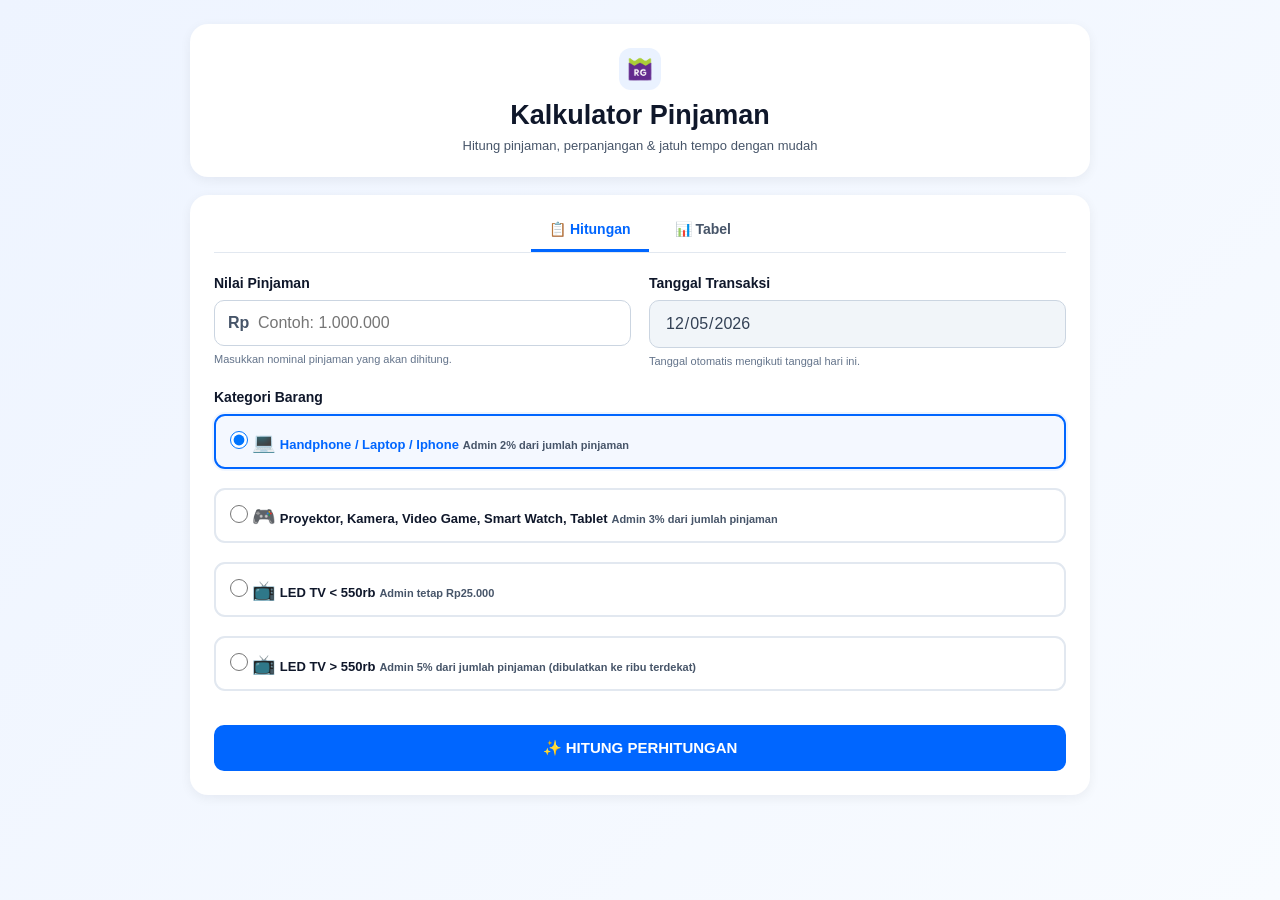
==== index.html @ 5af4a2cd "mengubah tampilan UI" ====
<!DOCTYPE html>
<html lang="id">
<head>
  <meta charset="UTF-8" />
  <meta name="viewport" content="width=device-width, initial-scale=1.0" />
  <link rel="icon" href="logo.png" type="image/png" />
  <title>Kalkulator || Raja Gadai</title>
  <link rel="stylesheet" href="styles.css" />
</head>
<body>
  <main class="container">
    <section class="card header-card">
      <!-- <div class="brand-mark">RG</div> -->
       <div class="brand-mark">
          <img src="logo.png" alt="Raja Gadai">
      </div>
      <h1>Kalkulator Pinjaman</h1>
      <p>Hitung pinjaman, perpanjangan & jatuh tempo dengan mudah</p>
    </section>

    <section class="card calculator-card">
      <div class="tabs">
        <div class="tab-navigation">
          <button class="tab-btn active" data-tab="hitungan"><span>📋</span> Hitungan</button>
          <button class="tab-btn" data-tab="tabel"><span>📊</span> Tabel</button>
        </div>
      </div>

      <div class="tab-content" id="hitungan">
        <form id="gadai-form">
          <div class="form-row">
            <div class="form-group">
              <label for="pinjaman">Nilai Pinjaman</label>
              <div class="input-wrap">
                <span>Rp</span>
                <input type="text" id="pinjaman" class="input-text" placeholder="Contoh: 1.000.000" inputmode="numeric" autocomplete="off" required />
              </div>
              <small>Masukkan nominal pinjaman yang akan dihitung.</small>
            </div>

            <div class="form-group">
              <label for="tanggal">Tanggal Transaksi</label>
              <input type="date" id="tanggal" required disabled />
              <small>Tanggal otomatis mengikuti tanggal hari ini.</small>
            </div>
          </div>

          <div class="form-group">
            <label>Kategori Barang</label>
            <div class="category-grid">

              <label class="category-option">
                  <input type="radio" name="kategori" value="laptop" checked />
                  <span class="icon">💻</span>
                  <span class="label-text">Handphone / Laptop / Iphone</span>
                  <span class="desc">Admin 2% dari jumlah pinjaman</span>
                </label>

                <label class="category-option">
                  <input type="radio" name="kategori" value="proyektor" />
                  <span class="icon">🎮</span>
                  <span class="label-text">Proyektor, Kamera, Video Game, Smart Watch, Tablet</span>
                  <span class="desc">Admin 3% dari jumlah pinjaman</span>
                </label>
              <label class="category-option">
                <input type="radio" name="kategori" value="tv-kecil" />
                <span class="icon">📺</span>
                <span class="label-text">LED TV &lt; 550rb</span>
                <span class="desc">Admin tetap Rp25.000</span>
              </label>
              <label class="category-option">
                <input type="radio" name="kategori" value="tv-besar" />
                <span class="icon">📺</span>
                <span class="label-text">LED TV &gt; 550rb</span>
                <span class="desc">Admin 5% dari jumlah pinjaman (dibulatkan ke ribu terdekat)</span>
              </label>
            </div>
          </div>

          <button type="submit" class="btn-submit"><span>✨</span> HITUNG PERHITUNGAN</button>
        </form>
      </div>

      <div class="tab-content hidden" id="tabel">
        <div class="tabel-info">
          <h3>Tabel Perhitungan Gadai Baru</h3>
          <p class="table-note">Referensi uang terima bersih berdasarkan nominal pinjaman.</p>
          <div class="table-scroll">
            <table class="admin-table">
              <thead><tr><th>Pinjaman</th><th>Terima Bersih</th></tr></thead>
              <tbody id="tabel-pinjaman"></tbody>
            </table>
          </div>
        </div>
      </div>
    </section>

    <section class="card result-section" id="hasil" style="display: none">
      <div class="result-heading">
        <div>
          <span class="eyebrow">HASIL PERHITUNGAN</span>
          <h2>Informasi Pinjaman Anda</h2>
          <p>Berikut pilihan pembayaran yang dapat dijelaskan kepada nasabah.</p>
        </div>
      </div>

      <div class="loan-summary">
        <div class="loan-main">
          <span class="summary-label">PINJAMAN</span>
          <strong id="nominal-pinjaman">Rp1.000.000</strong>
          <span id="kategori-display">HP / iPhone</span>
        </div>
        <div class="date-summary">
          <div><span class="summary-label">Tanggal Transaksi</span><strong id="tgl-transaksi">-</strong></div>
          <div><span class="summary-label">Jatuh Tempo</span><strong id="tgl-jatuh-tempo">-</strong></div>
        </div>
      </div>

      <div class="main-result">
        <div class="main-result-label"><span>💰</span> Uang yang Diterima</div>
        <strong class="main-result-amount" id="uang-terima">Rp0</strong>
        <p>Nominal yang diterima setelah Tarif, Admin, dan Asuransi.</p>
      </div>

      <details class="cost-details">
        <summary>🔎 Lihat Rincian Biaya Awal</summary>
        <div class="biaya-card compact">
          <div class="biaya-row"><span>Tarif Sewa 0–30 Hari (10%)</span><span id="biaya-tarif">Rp100.000</span></div>
          <div class="biaya-row"><span>Administrasi</span><span id="biaya-admin">Rp10.000</span></div>
          <div class="biaya-row"><span>Asuransi</span><span id="biaya-asuransi">Rp10.000</span></div>
          <div class="biaya-total"><span>Total Tarif di Awal</span><span id="total-potongan">Rp120.000</span></div>
        </div>
      </details>

      <div class="skenario-title-wrap">
        <!-- <span class="eyebrow">PILIHAN NASABAH</span> -->
        <h3>Pilihan Pembayaran</h3>
        <p>CS dapat wajib menjelaskan agar nasabah dapat memahami perhitungan.</p>
      </div>
      <div class="scenario-cards" id="scenario-cards"></div>

      <div class="info-box">
        <h4>📢 Informasi Tambahan</h4>
        <h5>“Kita Buka Setiap Hari, Tanggal Libur dan Tanggal Merah Tetap Buka. dari Jam 08.00 - 21.00”</h5>
      </div>

      <div class="footer-note">
          © 2026 RAJA GADAI. All Rights Reserved.
      </div>
    </section>
  </main>
  <script src="script.js"></script>
</body>
</html>
---- styles.css ----
:root {
  --primary: #0066ff;
  --primary-dark: #0052cc;
  --success: #10b981;
  --warning: #f59e0b;
  --danger: #ef4444;
  --info: #3b82f6;
  --purple: #8b5cf6;
  --gray-50: #f8fafc;
  --gray-100: #f1f5f9;
  --gray-200: #e2e8f0;
  --gray-300: #cbd5e1;
  --gray-500: #64748b;
  --gray-600: #475569;
  --gray-700: #334155;
  --gray-900: #0f172a;
}

* { box-sizing: border-box; }
html, body { margin: 0; padding: 0; }
body {
  font-family: -apple-system, BlinkMacSystemFont, "Segoe UI", Roboto, "Helvetica Neue", Arial, sans-serif;
  background: linear-gradient(135deg, #eef4ff 0%, #f8fbff 100%);
  color: var(--gray-900);
  min-height: 100vh;
  padding: 24px;
}
button, input { font: inherit; }
.container { max-width: 900px; margin: 0 auto; display: grid; gap: 18px; }
.card {
  background: #fff;
  border-radius: 18px;
  padding: 24px;
  box-shadow: 0 3px 12px rgba(15, 23, 42, .06);
}
.header-card { text-align: center; padding: 24px; }
/* .brand-mark {
  width: 42px; height: 42px; margin: 0 auto 10px;
  align-items: center;
  justify-content: center;
  display: ; place-items: center; border-radius: 12px;
  background: #eaf2ff; color: var(--primary); font-weight: 800; font-size: 13px;
} */


.brand-mark {
  width: 42px;
  height: 42px;
  margin: 0 auto 10px;

  display: flex;
  align-items: center;
  justify-content: center;

  border-radius: 12px;
  background: #eaf2ff;
}

.brand-mark img {
  width: 100%;
  height: 100%;
  object-fit: contain;
  border-radius: 10px;
}
.header-card h1 { margin: 0; font-size: 27px; font-weight: 800; }
.highlight { color: var(--primary); }
.header-card p { margin: 7px 0 0; color: var(--gray-600); font-size: 13px; }

.calculator-card { padding-top: 14px; }
.tabs { display: flex; justify-content: center; border-bottom: 1px solid var(--gray-200); }
.tab-navigation { display: flex; gap: 8px; }
.tab-btn {
  padding: 12px 18px; background: transparent; border: 0; border-bottom: 3px solid transparent;
  cursor: pointer; color: var(--gray-600); font-size: 14px; font-weight: 700; transition: .2s;
}
.tab-btn:hover { color: var(--gray-900); }
.tab-btn.active { color: var(--primary); border-bottom-color: var(--primary); }
.tab-content { opacity: 1; transition: opacity .2s; padding-top: 22px; }
.tab-content.hidden { display: none; opacity: 0; }

.form-row { display: grid; grid-template-columns: 1fr 1fr; gap: 18px; }
.form-group { margin-bottom: 22px; }
.form-group label { display: block; font-weight: 750; margin-bottom: 9px; font-size: 14px; }
.form-group input[type="text"], .form-group input[type="date"] {
  width: 100%; padding: 13px 15px; border: 1px solid var(--gray-300); border-radius: 10px;
  font-size: 16px; color: var(--gray-900); background: #fff; outline: none;
}
.form-group input:focus { border-color: var(--primary); box-shadow: 0 0 0 3px rgba(0,102,255,.10); }
.form-group input:disabled { background: var(--gray-100); color: var(--gray-700); }
.input-wrap { position: relative; }
.input-wrap > span { position: absolute; left: 14px; top: 50%; transform: translateY(-50%); font-weight: 700; color: var(--gray-600); z-index: 1; }
.input-wrap input { padding-left: 43px !important; }
.form-group small { display: block; color: var(--gray-500); font-size: 11px; margin-top: 7px; }

.category-grid { display: grid; grid-template-columns: 1fr; gap: 10px; }
.category-option {
  display: grid; grid-template-columns: 24px 30px 1fr; grid-template-rows: auto auto;
  column-gap: 8px; padding: 13px 14px; border: 2px solid var(--gray-200); border-radius: 11px;
  cursor: pointer; transition: .2s; background: #fff;
}
.category-option input { width: 18px; height: 18px; cursor: pointer; grid-row: 1 / 3; margin: 2px 0 0; }
.category-option .icon { grid-column: 2; grid-row: 1 / 3; font-size: 19px; }
.category-option .label-text { grid-column: 3; font-weight: 700; color: var(--gray-900); font-size: 13px; }
.category-option .desc { grid-column: 3; font-size: 11px; color: var(--gray-600); line-height: 1.4; margin-top: 3px; }
.category-option:has(input:checked) { border-color: var(--primary); background: rgba(0,102,255,.045); box-shadow: 0 0 0 2px rgba(0,102,255,.06); }
.category-option:has(input:checked) .label-text { color: var(--primary); }

.btn-submit {
  width: 100%; padding: 14px; background: var(--primary); color: #fff; border: 0; border-radius: 10px;
  font-weight: 800; font-size: 15px; cursor: pointer; transition: .2s; margin-top: 3px;
}
.btn-submit:hover { background: var(--primary-dark); transform: translateY(-1px); }

.tabel-info { padding: 4px 0; }
.tabel-info h3 { margin: 0; font-size: 17px; }
.table-note { color: var(--gray-500); font-size: 12px; margin: 5px 0 12px; }
.table-scroll { overflow-x: auto; }
.admin-table { width: 100%; border-collapse: collapse; }
.admin-table th, .admin-table td { padding: 11px 12px; text-align: left; border-bottom: 1px solid var(--gray-200); }
.admin-table th { background: var(--gray-50); font-weight: 750; font-size: 13px; }
.admin-table td { font-size: 13px; }

.result-section { display: none; }
.result-heading { margin-bottom: 16px; }
.eyebrow { display: block; font-size: 10px; font-weight: 800; letter-spacing: .08em; color: var(--primary); margin-bottom: 4px; }
.result-heading h2 { margin: 0; font-size: 21px; }
.result-heading p { margin: 5px 0 0; font-size: 12px; color: var(--gray-500); }

.loan-summary {
  display: grid; grid-template-columns: 1fr 1.2fr; gap: 18px; padding: 18px; background: var(--gray-50);
  border: 1px solid var(--gray-200); border-radius: 14px; margin-bottom: 14px;
}
.loan-main { display: flex; flex-direction: column; justify-content: center; }
.summary-label { display: block; font-size: 10px; color: var(--gray-500); font-weight: 800; letter-spacing: .05em; margin-bottom: 4px; }
.loan-main strong { font-size: 26px; color: var(--primary); }
.loan-main > span:last-child { color: var(--gray-600); font-size: 12px; margin-top: 3px; }
.date-summary { display: grid; grid-template-columns: 1fr 1fr; gap: 14px; }
.date-summary > div { display: flex; flex-direction: column; justify-content: center; gap: 2px; }
.date-summary strong { font-size: 12px; line-height: 1.4; }

.main-result {
  padding: 20px; border-radius: 14px; border: 1px solid rgba(16,185,129,.25); background: rgba(16,185,129,.07);
  margin-bottom: 14px;
}
.main-result-label { display: flex; align-items: center; gap: 7px; font-size: 14px; font-weight: 800; color: var(--gray-700); }
.main-result-amount { display: block; margin-top: 4px; font-size: 31px; line-height: 1.2; color: var(--success); }
.main-result p { margin: 5px 0 0; font-size: 11px; color: var(--gray-600); }

.cost-details { margin-bottom: 20px; border: 1px solid var(--gray-200); border-radius: 12px; overflow: hidden; background: #fff; }
.cost-details summary { padding: 12px 15px; cursor: pointer; font-size: 12px; font-weight: 700; color: var(--gray-700); background: var(--gray-50); }
.biaya-card { padding: 8px 15px 12px; background: #fff; }
.biaya-row { display: flex; justify-content: space-between; gap: 12px; padding: 8px 0; font-size: 12px; color: var(--gray-700); }
.biaya-total { display: flex; justify-content: space-between; gap: 12px; padding: 10px 0 2px; margin-top: 3px; border-top: 1px solid var(--gray-200); font-weight: 800; font-size: 13px; }

.skenario-title-wrap { margin: 2px 0 12px; }
.skenario-title-wrap h3 { margin: 0; font-size: 17px; }
.skenario-title-wrap p { margin: 4px 0 0; color: var(--gray-500); font-size: 11px; }
.scenario-cards { display: grid; gap: 11px; }
.scenario-card {
  position: relative; padding: 17px 18px; border-radius: 12px; display: flex; justify-content: space-between; align-items: center;
  gap: 14px; border: 1px solid transparent; box-shadow: 0 1px 3px rgba(15,23,42,.035);
}
.scenario-card.terima { border-left: 5px solid var(--success); background: rgba(16,185,129,.07); }
.scenario-card.diskon { border-left: 5px solid var(--info); background: rgba(59,130,246,.075); }
.scenario-card.perpanjang { border-left: 5px solid var(--warning); background: rgba(245,158,11,.075); }
.scenario-card.lewat { border-left: 5px solid var(--danger); background: rgba(239,68,68,.07); }
.scenario-card.pengganti { border-left: 5px solid var(--purple); background: rgba(139,92,246,.07); }
.scenario-left { min-width: 0; }
.scenario-card h4 { margin: 0 0 4px; font-size: 14px; font-weight: 800; }
.scenario-card p { margin: 0; font-size: 11px; color: var(--gray-600); line-height: 1.45; }
.scenario-date { margin-top: 4px; font-size: 10px; font-weight: 700; color: var(--gray-500); }
.scenario-right { text-align: right; flex-shrink: 0; }
.scenario-right .nominal { font-size: 18px; font-weight: 850; white-space: nowrap; color: var(--gray-900); }
.scenario-right .label { display: block; font-size: 9px; color: var(--gray-500); margin-bottom: 2px; }
.recommended { position: absolute; top: -9px; right: 14px; padding: 3px 8px; border-radius: 20px; background: var(--primary); color: #fff; font-size: 9px; font-weight: 800; }

.info-box { margin-top: 17px; padding: 14px 16px; border-radius: 11px; background: var(--gray-50); border: 1px solid var(--gray-200); }
.info-box strong { font-size: 12px; }
.info-box p { margin: 5px 0 0; font-size: 11px; line-height: 1.5; color: var(--gray-600); }
.footer-note { text-align: center; margin-top: 14px; font-size: 10px; color: var(--gray-500); }

@media (max-width: 700px) {
  body { padding: 12px; }
  .card { padding: 18px; border-radius: 15px; }
  .header-card h1 { font-size: 22px; }
  .form-row, .loan-summary { grid-template-columns: 1fr; }
  .date-summary { grid-template-columns: 1fr 1fr; }
  .loan-main strong { font-size: 24px; }
  .main-result-amount { font-size: 28px; }
}

@media (max-width: 430px) {
  .scenario-card { align-items: flex-start; }
  .scenario-right .nominal { font-size: 15px; }
  .scenario-card h4 { font-size: 13px; }
  .scenario-card p { font-size: 10.5px; }
  .date-summary { gap: 9px; }
  .date-summary strong { font-size: 11px; }
  .recommended { right: 9px; }
}
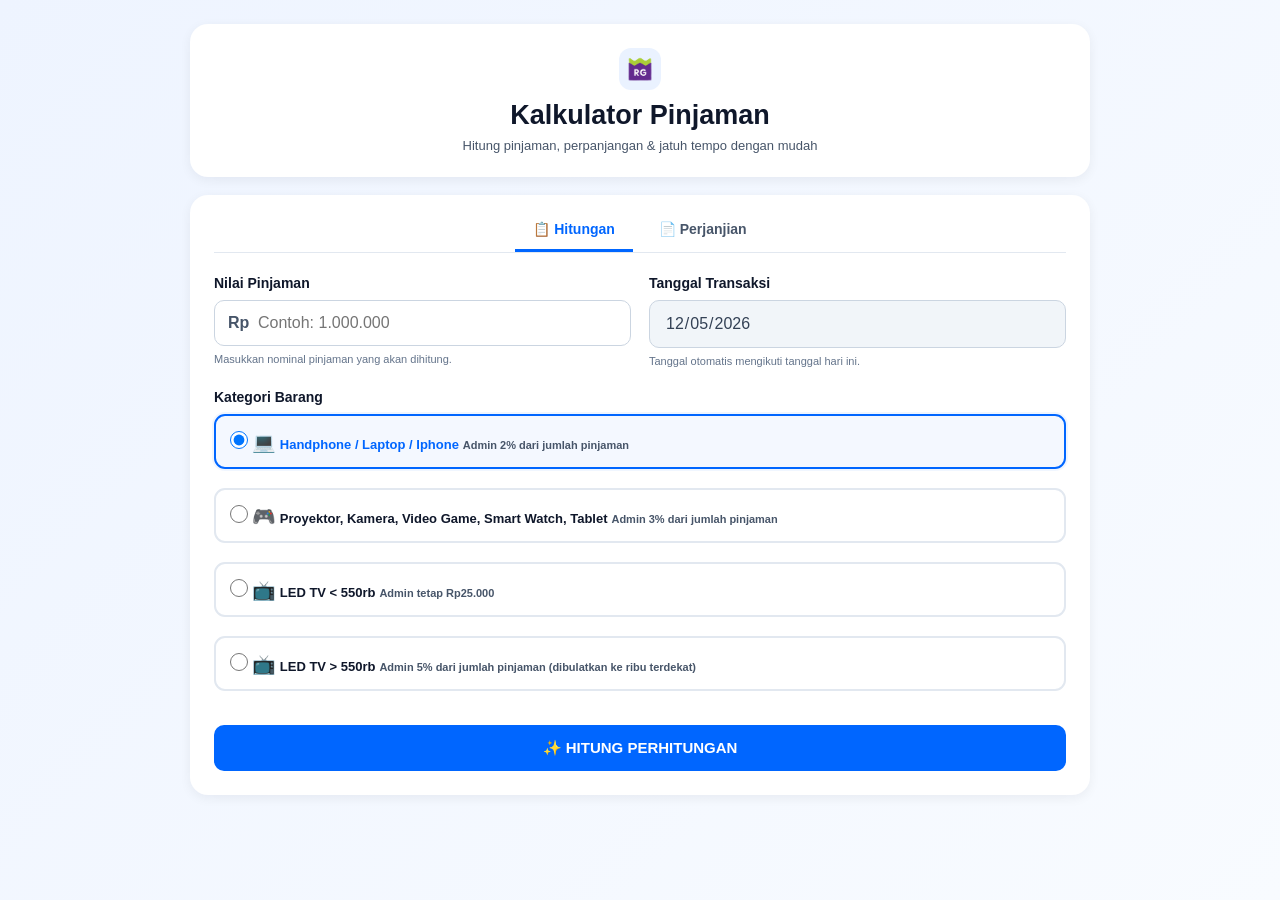
==== commit 7d3aa72b: "menambahkan menu perjanjian" ====
--- a/index.html
+++ b/index.html
@@ -22,7 +22,7 @@
       <div class="tabs">
         <div class="tab-navigation">
           <button class="tab-btn active" data-tab="hitungan"><span>📋</span> Hitungan</button>
-          <button class="tab-btn" data-tab="tabel"><span>📊</span> Tabel</button>
+          <button class="tab-btn" data-tab="perjanjian"><span>📄</span> Perjanjian </button>
         </div>
       </div>
 
@@ -37,7 +37,6 @@
               </div>
               <small>Masukkan nominal pinjaman yang akan dihitung.</small>
             </div>
-
             <div class="form-group">
               <label for="tanggal">Tanggal Transaksi</label>
               <input type="date" id="tanggal" required disabled />
@@ -81,6 +80,216 @@
         </form>
       </div>
 
+      <div class="tab-content hidden" id="perjanjian">
+
+  <div class="perjanjian-info">
+
+    <div class="perjanjian-header">
+      <!-- <span class="perjanjian-icon">📄</span> -->
+        <!-- <div>
+          <h3>Perjanjian Gadai</h3>
+          <p>
+            Perjanjian antara PT Wijaya Raya Gadai dan Nasabah
+            sebagaimana tercantum dalam Surat Bukti Gadai (SBG).
+          </p>
+        </div> -->
+    </div>
+
+    <div class="perjanjian-document"> 
+
+          <h2>PERJANJIAN GADAI</h2>
+
+          <p>
+            Kami yang bertandatangan pada Surat Bukti Gadai (SBG) ini,
+            PT Wijaya Raya Gadai (Penerima Gadai) dan Nasabah
+            (Pemilik barang jaminan atau kuasa dari pemilik barang jaminan),
+            sepakat membuat perjanjian sebagai berikut:
+          </p>
+
+          <ol>
+
+            <li>
+              <strong>Nasabah menerima dan setuju</strong> terhadap uraian dan
+              taksiran barang jaminan, penetapan uang pinjaman (termasuk jika
+              Nasabah meminta nilai yang lebih rendah dari batas minimal rasio
+              yang diatur OJK), tarif sewa modal, biaya administrasi penyelesaian,
+              serta biaya lainnya yang timbul, sebagaimana yang dimaksud dalam
+              Surat Bukti Gadai (SBG) atau bukti transaksi (struk atau dokumen
+              elektronik) yang berlaku sebagai tanda bukti yang sah penerimaan
+              uang pinjaman dan uang kelebihan.
+            </li>
+
+            <li class="point-highlight">
+              Nasabah menjamin bahwa barang yang diserahkan sebagai barang
+              jaminan merupakan milik Nasabah dan/atau milik Pemberi Kuasa,
+              sebagaimana dimuat dalam Pasal 1977 KUHPerdata, dan menjamin bahwa
+              bukan berasal dari tindak kejahatan, tidak dalam objek sengketa,
+              dan/atau sita jaminan. Maka dari itu membebaskan PT Wijaya Raya
+              Gadai dari segala tuntutan hukum apa pun, dari pihak mana pun,
+              terkait dengan kepemilikan barang jaminan.
+            </li>
+
+            <li>
+              Nasabah menyatakan telah berutang kepada PT Wijaya Raya Gadai dan
+              dalam jangka waktu 30 hari sejak tanggal transaksi (sesuai pada
+              halaman depan SBG) berkewajiban untuk membayar uang pinjaman
+              ditambah sewa modal beserta biaya administrasi penyelesaian dan
+              denda (apabila ada) saat pelunasan, atau membayar sewa modal beserta
+              biaya administrasi dan denda (apabila ada) pada saat perpanjangan.
+            </li>
+
+            <li class="point-highlight">
+              PT Wijaya Raya Gadai akan memberikan ganti kerugian apabila barang
+              jaminan yang berada dalam penguasaan PT Wijaya Raya Gadai mengalami
+              kerusakan akibat bencana alam (force majeure), pencurian,
+              perampokan, kerusuhan, dan/atau kejadian lain di luar kekuasaan
+              PT Wijaya Raya Gadai. Nasabah bersedia menerima penggantian berupa
+              barang sejenis atau dalam kondisi bekas terpakai atau dapat memilih
+              penggantian berupa uang tunai sebesar nilai taksiran yang disepakati,
+              setelah Nasabah membayar semua kewajiban sesuai perjanjian ini
+              kepada PT Wijaya Raya Gadai.
+            </li>
+
+            <li class="point-highlight">
+              Barang jaminan akan disegel dan tidak digunakan selama berada dalam
+              penguasaan PT Wijaya Raya Gadai. Nasabah wajib mencadangkan
+              (backup) seluruh data sebelum menyerahkan barang jaminan, sehingga
+              risiko atas data, sistem, atau aplikasi pada barang jaminan menjadi
+              tanggung jawab Nasabah, sepanjang tidak terbukti timbul akibat
+              kelalaian PT Wijaya Raya Gadai.
+            </li>
+
+            <li>
+              Jika terjadi penurunan taksiran barang jaminan pada saat
+              perpanjangan, maka Nasabah bersedia mengangsur uang pinjaman atau
+              menambah barang jaminan agar sesuai dengan nilai taksiran yang baru.
+            </li>
+
+            <li>
+              Jika ada kelebihan atas hasil penjualan atau lelang barang jaminan
+              setelah dikurangi uang pinjaman, sewa modal dan denda yang
+              terhutang, biaya administrasi penyelesaian, biaya penyelamatan
+              barang, biaya pemberitahuan uang kelebihan, dan biaya-biaya lainnya,
+              maka akan menjadi hak Nasabah. PT Wijaya Raya Gadai akan
+              memberitahukan nominal kelebihan melalui papan pengumuman pada
+              Kantor Cabang tempat Nasabah melakukan gadai, atau melalui media
+              lainnya seperti WhatsApp, email, atau SMS ke nomor Nasabah.
+            </li>
+
+            <li>
+              Kelebihan atas hasil penjualan atau lelang dapat diambil dalam
+              jangka waktu paling lambat 1 (satu) tahun sejak disampaikannya
+              pemberitahuan pertama kali kepada Nasabah, dan dapat diambil oleh
+              Nasabah dengan membawa SBG asli. Jika sudah lebih dari jangka waktu
+              tersebut, maka Nasabah menyatakan setuju bahwa kelebihan tersebut
+              akan digunakan untuk kepentingan sosial dan/atau lingkungan yang
+              pelaksanaannya akan diatur oleh PT Wijaya Raya Gadai.
+            </li>
+
+            <li>
+              Nasabah wajib menyimpan dan menjaga SBG asli dengan baik. Jika
+              terjadi kerusakan yang menyebabkan SBG tidak dapat terbaca atau
+              jika SBG hilang, maka Nasabah wajib segera melapor ke kantor cabang
+              tempat diterbitkannya SBG terkait.
+            </li>
+
+            <li class="point-highlight">
+              Nasabah dapat datang sendiri untuk melakukan perpanjangan gadai
+              atau mengangsur uang pinjaman atau pelunasan atau menerima barang
+              jaminan, dan/atau dapat dengan memberikan kuasa kepada orang lain.
+              Khusus untuk pelunasan atau menerima barang jaminan harus dengan
+              mengisi dan menandatangani bagian "Pemberian Kuasa Pelunasan/
+              Menerima Barang Jaminan", membawa SBG asli, serta melampirkan
+              fotokopi KTP/SIM/Paspor Nasabah dan penerima kuasa, serta
+              menunjukkan KTP/SIM/Paspor asli penerima kuasa.
+            </li>
+
+            <li>
+              Apabila Nasabah lalai dalam perjanjian atau wanprestasi, yaitu
+              hingga tanggal jatuh tempo Nasabah masih belum memenuhi
+              kewajibannya dan tidak melakukan perpanjangan gadai, maka Nasabah
+              sepakat untuk memberikan kuasa kepada PT Wijaya Raya Gadai untuk
+              menjual atau melelang barang jaminan dan/atau memberikan kuasa
+              kepada PT Wijaya Raya Gadai untuk menunjuk pihak ketiga yang akan
+              menggantikan Nasabah dalam melakukan pelunasan atau untuk menunjuk
+              pihak ketiga yang akan mengambil alih dan memenuhi kewajiban
+              Nasabah kepada PT Wijaya Raya Gadai, yang akan dilakukan dalam
+              jangka waktu paling lambat 20 hari sejak tanggal jatuh tempo.
+              Dengan menyetujui dan menandatangani "Pemberian Kuasa Guna
+              Pemenuhan Kewajiban", maka PT Wijaya Raya Gadai, Nasabah, dan
+              pihak ketiga sepakat bahwa segala risiko yang timbul dari barang
+              jaminan menjadi tanggung jawab Nasabah dan pihak terkait, dan akan
+              ditangani sesuai ketentuan perjanjian.
+            </li>
+
+            <li>
+              Apabila Nasabah meninggal dunia dan masih terdapat hak dan
+              kewajiban antara Nasabah dengan PT Wijaya Raya Gadai, maka
+              kewajiban Nasabah akan disesuaikan mengikuti ketentuan dari
+              PT Wijaya Raya Gadai, dan setelah kewajiban Nasabah tuntas,
+              maka ahli waris dapat mengambil barang jaminan dengan melampirkan
+              fotokopi KTP/SIM/Paspor milik Nasabah dan Surat Keterangan
+              Kematian.
+            </li>
+
+            <li>
+              Nasabah menyatakan setuju untuk mengikuti seluruh peraturan terkait
+              dengan gadai yang berlaku di PT Wijaya Raya Gadai. PT Wijaya Raya
+              Gadai berhak untuk menambah dan/atau mengubah segala peraturan
+              terkait dengan gadai, dan wajib memberitahukannya kepada Nasabah.
+            </li>
+
+            <li>
+              Setiap perselisihan, perbedaan pendapat atau sengketa yang timbul
+              dari atau terkait dengan perjanjian ini diselesaikan terlebih dahulu
+              secara musyawarah untuk mufakat. Apabila tidak tercapai kesepakatan,
+              para pihak sepakat menyelesaikannya melalui Lembaga Alternatif
+              Penyelesaian Sengketa Sektor Jasa Keuangan (LAPS SJK) sesuai
+              ketentuan Otoritas Jasa Keuangan dan Peraturan Perundang-Undangan
+              yang berlaku, serta tunduk pada seluruh ketentuan dan putusan
+              LAPS SJK yang bersifat mengikat.
+            </li>
+
+            <li>
+              Nasabah berhak menyampaikan pengaduan terkait layanan dan transaksi
+              gadai melalui Customer Care <strong>[085-188-188-688]</strong>,
+              surat elektronik ke <strong>customercare@rajagadai.id</strong>,
+              atau secara langsung ke Kantor Cabang PT Wijaya Raya Gadai.
+              Pengaduan terkait transaksi gadai wajib disertai nomor SBG dan
+              identitas diri yang sah, serta akan ditangani sesuai ketentuan
+              perlindungan konsumen yang berlaku.
+            </li>
+
+            <li>
+              Nasabah dengan ini menyetujui untuk mengesampingkan berlakunya
+              Pasal 1266 dan Pasal 1267 Kitab Undang-Undang Hukum Perdata
+              sepanjang mengenai perlunya penetapan atau putusan pengadilan
+              untuk mengakhiri perjanjian ini. Dengan demikian, apabila terjadi
+              wanprestasi atau peristiwa kelalaian sebagaimana diatur dalam
+              perjanjian ini, PT Wijaya Raya Gadai berhak mengakhiri perjanjian
+              serta melaksanakan eksekusi atas barang jaminan sesuai ketentuan
+              perjanjian dan Peraturan Perundang-Undangan yang berlaku tanpa
+              memerlukan penetapan terlebih dahulu dari Lembaga Peradilan, dan
+              Nasabah menyatakan memahami serta menyetujui bahwa tindakan
+              tersebut sah dan mengikat secara hukum.
+            </li>
+
+          </ol>
+
+          <div class="perjanjian-closing">
+            <strong>
+              Demikianlah perjanjian ini dibuat dengan sadar, tanpa paksaan,
+              dan berlaku mengikat sejak Surat Bukti Gadai ditandatangani
+              oleh PARA PIHAK.
+            </strong>
+          </div>
+
+        </div>
+
+      </div>
+
+    </div>
+
       <div class="tab-content hidden" id="tabel">
         <div class="tabel-info">
           <h3>Tabel Perhitungan Gadai Baru</h3>
--- a/styles.css
+++ b/styles.css
@@ -180,6 +180,20 @@
 .info-box p { margin: 5px 0 0; font-size: 11px; line-height: 1.5; color: var(--gray-600); }
 .footer-note { text-align: center; margin-top: 14px; font-size: 10px; color: var(--gray-500); }
 
+.perjanjian-document li.point-highlight::marker {
+  font-weight: 800;
+  color: var(--primary);
+}
+
+.perjanjian-document li.point-highlight {
+  position: relative;
+  padding: 12px 12px 12px 14px;
+  margin-left: -8px;
+  border: 2px solid var(--primary);
+  border-radius: 12px;
+  background: rgba(0, 102, 255, 0.04);
+}
+
 @media (max-width: 700px) {
   body { padding: 12px; }
   .card { padding: 18px; border-radius: 15px; }
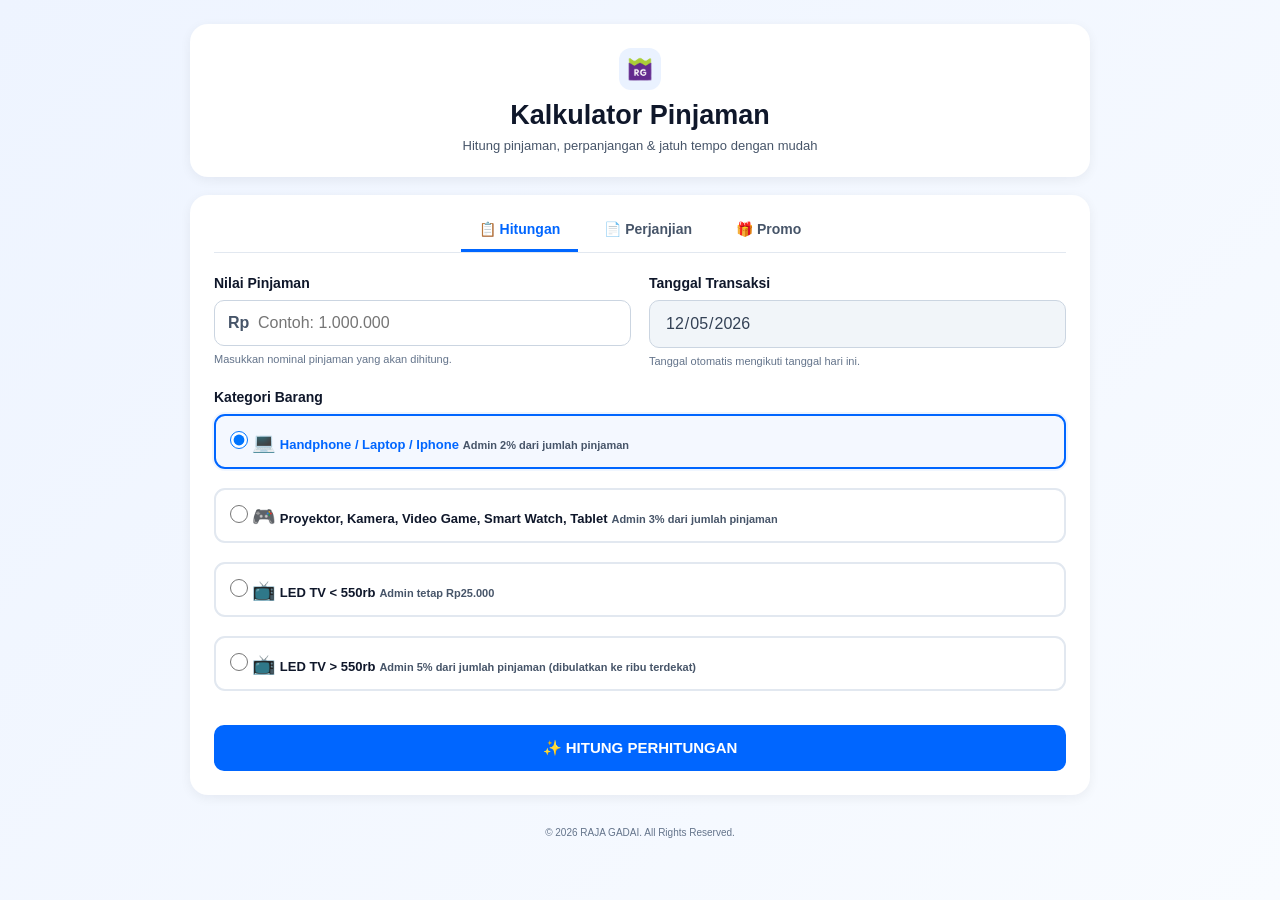
==== commit 510aa779: "mengubah dan menambahkan menu promo" ====
--- a/index.html
+++ b/index.html
@@ -21,10 +21,21 @@
     <section class="card calculator-card">
       <div class="tabs">
         <div class="tab-navigation">
-          <button class="tab-btn active" data-tab="hitungan"><span>📋</span> Hitungan</button>
-          <button class="tab-btn" data-tab="perjanjian"><span>📄</span> Perjanjian </button>
+          <button class="tab-btn active" data-page="index.html">
+            <span>📋</span>
+            Hitungan
+          </button>
+          <button class="tab-btn" onclick="window.location.href='perjanjian.html'">
+            <span>📄</span>
+            Perjanjian
+          </button>
+          <button class="tab-btn" onclick="window.location.href='promo.html'">
+            <span>🎁</span>
+            Promo
+          </button>
         </div>
       </div>
+
 
       <div class="tab-content" id="hitungan">
         <form id="gadai-form">
@@ -79,217 +90,6 @@
           <button type="submit" class="btn-submit"><span>✨</span> HITUNG PERHITUNGAN</button>
         </form>
       </div>
-
-      <div class="tab-content hidden" id="perjanjian">
-
-  <div class="perjanjian-info">
-
-    <div class="perjanjian-header">
-      <!-- <span class="perjanjian-icon">📄</span> -->
-        <!-- <div>
-          <h3>Perjanjian Gadai</h3>
-          <p>
-            Perjanjian antara PT Wijaya Raya Gadai dan Nasabah
-            sebagaimana tercantum dalam Surat Bukti Gadai (SBG).
-          </p>
-        </div> -->
-    </div>
-
-    <div class="perjanjian-document"> 
-
-          <h2>PERJANJIAN GADAI</h2>
-
-          <p>
-            Kami yang bertandatangan pada Surat Bukti Gadai (SBG) ini,
-            PT Wijaya Raya Gadai (Penerima Gadai) dan Nasabah
-            (Pemilik barang jaminan atau kuasa dari pemilik barang jaminan),
-            sepakat membuat perjanjian sebagai berikut:
-          </p>
-
-          <ol>
-
-            <li>
-              <strong>Nasabah menerima dan setuju</strong> terhadap uraian dan
-              taksiran barang jaminan, penetapan uang pinjaman (termasuk jika
-              Nasabah meminta nilai yang lebih rendah dari batas minimal rasio
-              yang diatur OJK), tarif sewa modal, biaya administrasi penyelesaian,
-              serta biaya lainnya yang timbul, sebagaimana yang dimaksud dalam
-              Surat Bukti Gadai (SBG) atau bukti transaksi (struk atau dokumen
-              elektronik) yang berlaku sebagai tanda bukti yang sah penerimaan
-              uang pinjaman dan uang kelebihan.
-            </li>
-
-            <li class="point-highlight">
-              Nasabah menjamin bahwa barang yang diserahkan sebagai barang
-              jaminan merupakan milik Nasabah dan/atau milik Pemberi Kuasa,
-              sebagaimana dimuat dalam Pasal 1977 KUHPerdata, dan menjamin bahwa
-              bukan berasal dari tindak kejahatan, tidak dalam objek sengketa,
-              dan/atau sita jaminan. Maka dari itu membebaskan PT Wijaya Raya
-              Gadai dari segala tuntutan hukum apa pun, dari pihak mana pun,
-              terkait dengan kepemilikan barang jaminan.
-            </li>
-
-            <li>
-              Nasabah menyatakan telah berutang kepada PT Wijaya Raya Gadai dan
-              dalam jangka waktu 30 hari sejak tanggal transaksi (sesuai pada
-              halaman depan SBG) berkewajiban untuk membayar uang pinjaman
-              ditambah sewa modal beserta biaya administrasi penyelesaian dan
-              denda (apabila ada) saat pelunasan, atau membayar sewa modal beserta
-              biaya administrasi dan denda (apabila ada) pada saat perpanjangan.
-            </li>
-
-            <li class="point-highlight">
-              PT Wijaya Raya Gadai akan memberikan ganti kerugian apabila barang
-              jaminan yang berada dalam penguasaan PT Wijaya Raya Gadai mengalami
-              kerusakan akibat bencana alam (force majeure), pencurian,
-              perampokan, kerusuhan, dan/atau kejadian lain di luar kekuasaan
-              PT Wijaya Raya Gadai. Nasabah bersedia menerima penggantian berupa
-              barang sejenis atau dalam kondisi bekas terpakai atau dapat memilih
-              penggantian berupa uang tunai sebesar nilai taksiran yang disepakati,
-              setelah Nasabah membayar semua kewajiban sesuai perjanjian ini
-              kepada PT Wijaya Raya Gadai.
-            </li>
-
-            <li class="point-highlight">
-              Barang jaminan akan disegel dan tidak digunakan selama berada dalam
-              penguasaan PT Wijaya Raya Gadai. Nasabah wajib mencadangkan
-              (backup) seluruh data sebelum menyerahkan barang jaminan, sehingga
-              risiko atas data, sistem, atau aplikasi pada barang jaminan menjadi
-              tanggung jawab Nasabah, sepanjang tidak terbukti timbul akibat
-              kelalaian PT Wijaya Raya Gadai.
-            </li>
-
-            <li>
-              Jika terjadi penurunan taksiran barang jaminan pada saat
-              perpanjangan, maka Nasabah bersedia mengangsur uang pinjaman atau
-              menambah barang jaminan agar sesuai dengan nilai taksiran yang baru.
-            </li>
-
-            <li>
-              Jika ada kelebihan atas hasil penjualan atau lelang barang jaminan
-              setelah dikurangi uang pinjaman, sewa modal dan denda yang
-              terhutang, biaya administrasi penyelesaian, biaya penyelamatan
-              barang, biaya pemberitahuan uang kelebihan, dan biaya-biaya lainnya,
-              maka akan menjadi hak Nasabah. PT Wijaya Raya Gadai akan
-              memberitahukan nominal kelebihan melalui papan pengumuman pada
-              Kantor Cabang tempat Nasabah melakukan gadai, atau melalui media
-              lainnya seperti WhatsApp, email, atau SMS ke nomor Nasabah.
-            </li>
-
-            <li>
-              Kelebihan atas hasil penjualan atau lelang dapat diambil dalam
-              jangka waktu paling lambat 1 (satu) tahun sejak disampaikannya
-              pemberitahuan pertama kali kepada Nasabah, dan dapat diambil oleh
-              Nasabah dengan membawa SBG asli. Jika sudah lebih dari jangka waktu
-              tersebut, maka Nasabah menyatakan setuju bahwa kelebihan tersebut
-              akan digunakan untuk kepentingan sosial dan/atau lingkungan yang
-              pelaksanaannya akan diatur oleh PT Wijaya Raya Gadai.
-            </li>
-
-            <li>
-              Nasabah wajib menyimpan dan menjaga SBG asli dengan baik. Jika
-              terjadi kerusakan yang menyebabkan SBG tidak dapat terbaca atau
-              jika SBG hilang, maka Nasabah wajib segera melapor ke kantor cabang
-              tempat diterbitkannya SBG terkait.
-            </li>
-
-            <li class="point-highlight">
-              Nasabah dapat datang sendiri untuk melakukan perpanjangan gadai
-              atau mengangsur uang pinjaman atau pelunasan atau menerima barang
-              jaminan, dan/atau dapat dengan memberikan kuasa kepada orang lain.
-              Khusus untuk pelunasan atau menerima barang jaminan harus dengan
-              mengisi dan menandatangani bagian "Pemberian Kuasa Pelunasan/
-              Menerima Barang Jaminan", membawa SBG asli, serta melampirkan
-              fotokopi KTP/SIM/Paspor Nasabah dan penerima kuasa, serta
-              menunjukkan KTP/SIM/Paspor asli penerima kuasa.
-            </li>
-
-            <li>
-              Apabila Nasabah lalai dalam perjanjian atau wanprestasi, yaitu
-              hingga tanggal jatuh tempo Nasabah masih belum memenuhi
-              kewajibannya dan tidak melakukan perpanjangan gadai, maka Nasabah
-              sepakat untuk memberikan kuasa kepada PT Wijaya Raya Gadai untuk
-              menjual atau melelang barang jaminan dan/atau memberikan kuasa
-              kepada PT Wijaya Raya Gadai untuk menunjuk pihak ketiga yang akan
-              menggantikan Nasabah dalam melakukan pelunasan atau untuk menunjuk
-              pihak ketiga yang akan mengambil alih dan memenuhi kewajiban
-              Nasabah kepada PT Wijaya Raya Gadai, yang akan dilakukan dalam
-              jangka waktu paling lambat 20 hari sejak tanggal jatuh tempo.
-              Dengan menyetujui dan menandatangani "Pemberian Kuasa Guna
-              Pemenuhan Kewajiban", maka PT Wijaya Raya Gadai, Nasabah, dan
-              pihak ketiga sepakat bahwa segala risiko yang timbul dari barang
-              jaminan menjadi tanggung jawab Nasabah dan pihak terkait, dan akan
-              ditangani sesuai ketentuan perjanjian.
-            </li>
-
-            <li>
-              Apabila Nasabah meninggal dunia dan masih terdapat hak dan
-              kewajiban antara Nasabah dengan PT Wijaya Raya Gadai, maka
-              kewajiban Nasabah akan disesuaikan mengikuti ketentuan dari
-              PT Wijaya Raya Gadai, dan setelah kewajiban Nasabah tuntas,
-              maka ahli waris dapat mengambil barang jaminan dengan melampirkan
-              fotokopi KTP/SIM/Paspor milik Nasabah dan Surat Keterangan
-              Kematian.
-            </li>
-
-            <li>
-              Nasabah menyatakan setuju untuk mengikuti seluruh peraturan terkait
-              dengan gadai yang berlaku di PT Wijaya Raya Gadai. PT Wijaya Raya
-              Gadai berhak untuk menambah dan/atau mengubah segala peraturan
-              terkait dengan gadai, dan wajib memberitahukannya kepada Nasabah.
-            </li>
-
-            <li>
-              Setiap perselisihan, perbedaan pendapat atau sengketa yang timbul
-              dari atau terkait dengan perjanjian ini diselesaikan terlebih dahulu
-              secara musyawarah untuk mufakat. Apabila tidak tercapai kesepakatan,
-              para pihak sepakat menyelesaikannya melalui Lembaga Alternatif
-              Penyelesaian Sengketa Sektor Jasa Keuangan (LAPS SJK) sesuai
-              ketentuan Otoritas Jasa Keuangan dan Peraturan Perundang-Undangan
-              yang berlaku, serta tunduk pada seluruh ketentuan dan putusan
-              LAPS SJK yang bersifat mengikat.
-            </li>
-
-            <li>
-              Nasabah berhak menyampaikan pengaduan terkait layanan dan transaksi
-              gadai melalui Customer Care <strong>[085-188-188-688]</strong>,
-              surat elektronik ke <strong>customercare@rajagadai.id</strong>,
-              atau secara langsung ke Kantor Cabang PT Wijaya Raya Gadai.
-              Pengaduan terkait transaksi gadai wajib disertai nomor SBG dan
-              identitas diri yang sah, serta akan ditangani sesuai ketentuan
-              perlindungan konsumen yang berlaku.
-            </li>
-
-            <li>
-              Nasabah dengan ini menyetujui untuk mengesampingkan berlakunya
-              Pasal 1266 dan Pasal 1267 Kitab Undang-Undang Hukum Perdata
-              sepanjang mengenai perlunya penetapan atau putusan pengadilan
-              untuk mengakhiri perjanjian ini. Dengan demikian, apabila terjadi
-              wanprestasi atau peristiwa kelalaian sebagaimana diatur dalam
-              perjanjian ini, PT Wijaya Raya Gadai berhak mengakhiri perjanjian
-              serta melaksanakan eksekusi atas barang jaminan sesuai ketentuan
-              perjanjian dan Peraturan Perundang-Undangan yang berlaku tanpa
-              memerlukan penetapan terlebih dahulu dari Lembaga Peradilan, dan
-              Nasabah menyatakan memahami serta menyetujui bahwa tindakan
-              tersebut sah dan mengikat secara hukum.
-            </li>
-
-          </ol>
-
-          <div class="perjanjian-closing">
-            <strong>
-              Demikianlah perjanjian ini dibuat dengan sadar, tanpa paksaan,
-              dan berlaku mengikat sejak Surat Bukti Gadai ditandatangani
-              oleh PARA PIHAK.
-            </strong>
-          </div>
-
-        </div>
-
-      </div>
-
-    </div>
-
       <div class="tab-content hidden" id="tabel">
         <div class="tabel-info">
           <h3>Tabel Perhitungan Gadai Baru</h3>
@@ -347,16 +147,13 @@
         <p>CS dapat wajib menjelaskan agar nasabah dapat memahami perhitungan.</p>
       </div>
       <div class="scenario-cards" id="scenario-cards"></div>
+    </section>
 
-      <div class="info-box">
-        <h4>📢 Informasi Tambahan</h4>
-        <h5>“Kita Buka Setiap Hari, Tanggal Libur dan Tanggal Merah Tetap Buka. dari Jam 08.00 - 21.00”</h5>
-      </div>
+    <!-- FOOTER -->
 
-      <div class="footer-note">
-          © 2026 RAJA GADAI. All Rights Reserved.
-      </div>
-    </section>
+    <div class="footer-note">
+      © 2026 RAJA GADAI. All Rights Reserved.
+    </div>
   </main>
   <script src="script.js"></script>
 </body>
--- a/styles.css
+++ b/styles.css
@@ -43,6 +43,275 @@
   background: #eaf2ff; color: var(--primary); font-weight: 800; font-size: 13px;
 } */
 
+/* =========================
+   PROMO PAGE
+========================= */
+
+.promo-page {
+  padding: 4px 0;
+}
+
+.promo-header {
+  display: flex;
+  align-items: center;
+  gap: 14px;
+  padding: 18px;
+  margin-bottom: 18px;
+  background: #f8fafc;
+  border: 1px solid var(--gray-200);
+  border-radius: 12px;
+}
+
+.promo-icon,
+.perjanjian-icon {
+  width: 46px;
+  height: 46px;
+  flex-shrink: 0;
+  display: flex;
+  align-items: center;
+  justify-content: center;
+  background: #eaf2ff;
+  border-radius: 12px;
+  font-size: 23px;
+}
+
+.promo-header h3,
+.perjanjian-header h3 {
+  margin: 0 0 4px;
+  font-size: 17px;
+}
+
+.promo-header p,
+.perjanjian-header p {
+  margin: 0;
+  color: var(--gray-600);
+  font-size: 12px;
+  line-height: 1.5;
+}
+
+.promo-grid {
+  display: grid;
+  grid-template-columns: 1fr 1fr;
+  gap: 14px;
+}
+
+.promo-card {
+  padding: 18px;
+  border-radius: 12px;
+  border: 1px solid var(--gray-200);
+  background: white;
+  transition: all 0.2s;
+}
+
+.promo-card:hover {
+  transform: translateY(-2px);
+  box-shadow: 0 4px 12px rgba(0, 0, 0, 0.08);
+}
+
+.promo-card-top {
+  display: flex;
+  align-items: center;
+  justify-content: space-between;
+  margin-bottom: 12px;
+}
+
+.promo-emoji {
+  font-size: 25px;
+}
+
+.promo-badge {
+  padding: 5px 9px;
+  border-radius: 20px;
+  background: var(--gray-100);
+  color: var(--gray-600);
+  font-size: 10px;
+  font-weight: 700;
+}
+
+.promo-card h4 {
+  margin: 0 0 8px;
+  font-size: 15px;
+}
+
+.promo-highlight {
+  margin-bottom: 10px;
+  color: var(--primary);
+  font-size: 20px;
+  font-weight: 700;
+}
+
+.promo-highlight strong {
+  font-size: 24px;
+}
+
+.promo-card p {
+  margin: 0;
+  color: var(--gray-600);
+  font-size: 12px;
+  line-height: 1.6;
+}
+
+.promo-fast {
+  border-left: 4px solid var(--success);
+}
+
+.promo-free {
+  border-left: 4px solid var(--info);
+}
+
+.promo-late {
+  border-left: 4px solid var(--warning);
+}
+
+.promo-member {
+  border-left: 4px solid #8b5cf6;
+}
+
+.promo-note,
+.perjanjian-note {
+  display: flex;
+  gap: 12px;
+  margin-top: 18px;
+  padding: 15px;
+  border-radius: 10px;
+  background: rgba(59, 130, 246, 0.06);
+  border: 1px solid rgba(59, 130, 246, 0.15);
+}
+
+.promo-note > span,
+.perjanjian-note > span {
+  font-size: 20px;
+}
+
+.promo-note strong,
+.perjanjian-note strong {
+  display: block;
+  margin-bottom: 3px;
+  font-size: 13px;
+}
+
+.promo-note p,
+.perjanjian-note p {
+  margin: 0;
+  color: var(--gray-600);
+  font-size: 11px;
+  line-height: 1.5;
+}
+
+
+/* =========================
+   PERJANJIAN
+========================= */
+
+.perjanjian-info {
+  padding: 4px 0;
+}
+
+.perjanjian-header {
+  display: flex;
+  align-items: center;
+  gap: 14px;
+  padding: 18px;
+  margin-bottom: 16px;
+  background: #f8fafc;
+  border: 1px solid var(--gray-200);
+  border-radius: 12px;
+}
+
+.perjanjian-document {
+  max-height: 650px;
+  overflow-y: auto;
+  padding: 24px;
+  background: white;
+  border: 1px solid var(--gray-200);
+  border-radius: 12px;
+}
+
+.perjanjian-document h2 {
+  margin: 0 0 20px;
+  text-align: center;
+  font-size: 18px;
+  font-weight: 800;
+}
+
+.perjanjian-document > p {
+  margin: 0 0 18px;
+  color: var(--gray-700);
+  font-size: 12px;
+  line-height: 1.65;
+  text-align: justify;
+}
+
+.perjanjian-document ol {
+  margin: 0;
+  padding-left: 25px;
+}
+
+.perjanjian-document li {
+  padding-left: 7px;
+  margin-bottom: 14px;
+  color: var(--gray-700);
+  font-size: 12px;
+  line-height: 1.65;
+  text-align: justify;
+}
+
+.perjanjian-document li strong {
+  color: var(--gray-900);
+}
+
+
+/* POINT 2, 4, 5, 10 */
+
+.perjanjian-document li.point-highlight {
+  margin-left: -8px;
+  padding: 14px;
+  border: 2px solid var(--primary);
+  border-radius: 12px;
+  background: rgba(0, 102, 255, 0.04);
+}
+
+.perjanjian-document li.point-highlight::marker {
+  color: var(--primary);
+  font-weight: 800;
+}
+
+.perjanjian-closing {
+  margin-top: 20px;
+  padding: 18px;
+  border-top: 1px solid var(--gray-200);
+  text-align: center;
+  color: var(--gray-700);
+  font-size: 12px;
+  line-height: 1.6;
+}
+
+
+/* MOBILE */
+
+@media (max-width: 600px) {
+
+  .promo-grid {
+    grid-template-columns: 1fr;
+  }
+
+  .promo-card {
+    padding: 16px;
+  }
+
+  .perjanjian-document {
+    max-height: 600px;
+    padding: 16px;
+  }
+
+  .perjanjian-document li,
+  .perjanjian-document > p {
+    font-size: 11px;
+    line-height: 1.6;
+  }
+
+}
+
 
 .brand-mark {
   width: 42px;
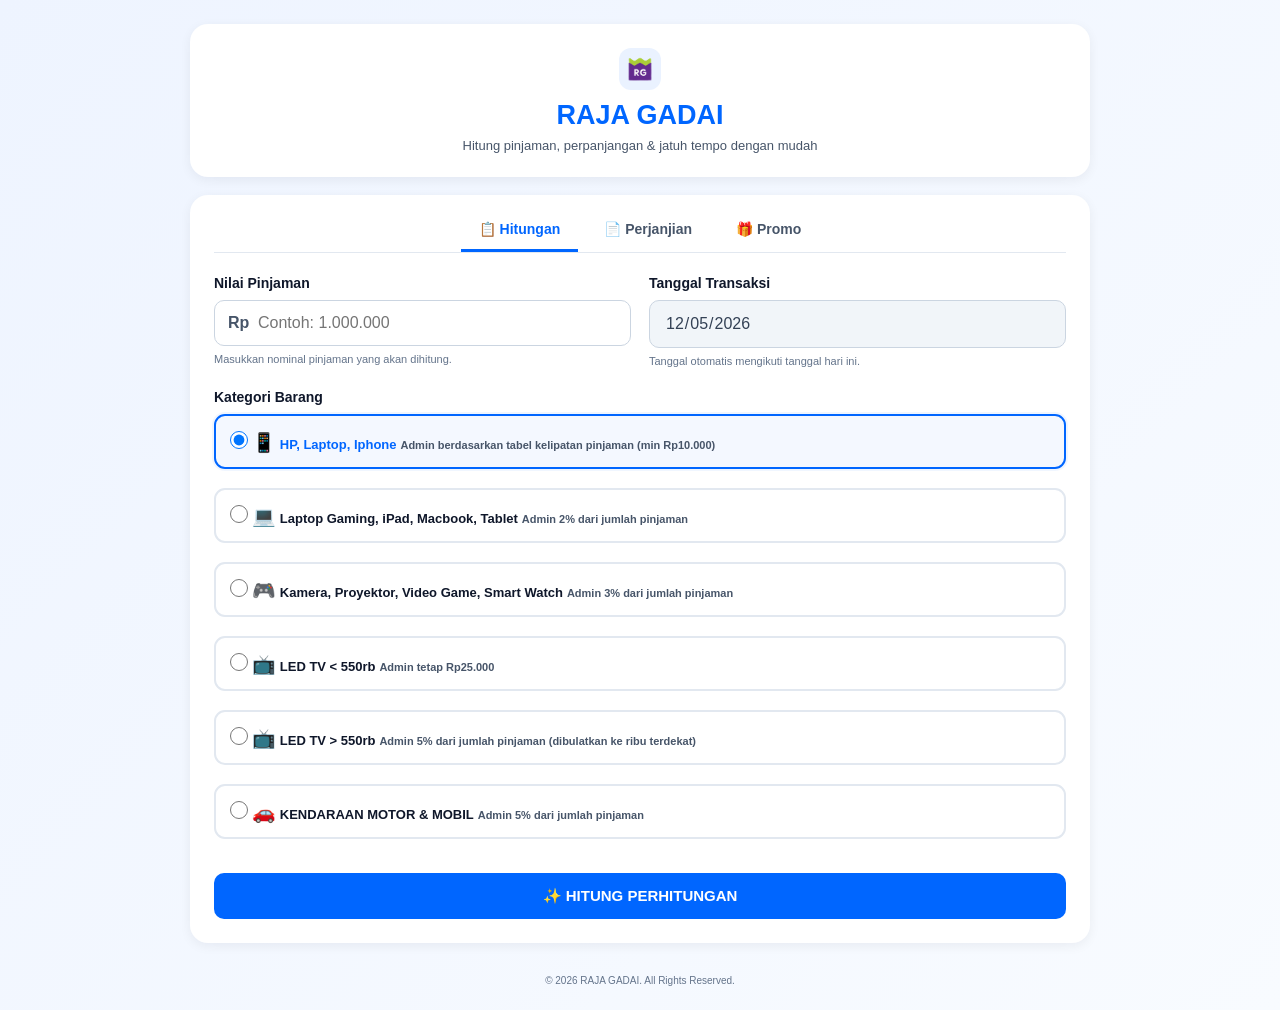
==== commit 6555d16b: "merubah keseluruhan taarif daan ketentuan kendaraan" ====
--- a/index.html
+++ b/index.html
@@ -1,5 +1,6 @@
 <!DOCTYPE html>
 <html lang="id">
+
 <head>
   <meta charset="UTF-8" />
   <meta name="viewport" content="width=device-width, initial-scale=1.0" />
@@ -7,14 +8,17 @@
   <title>Kalkulator || Raja Gadai</title>
   <link rel="stylesheet" href="styles.css" />
 </head>
+
 <body>
   <main class="container">
     <section class="card header-card">
       <!-- <div class="brand-mark">RG</div> -->
-       <div class="brand-mark">
-          <img src="logo.png" alt="Raja Gadai">
+      <div class="brand-mark">
+        <img src="logo.png" alt="Raja Gadai">
       </div>
-      <h1>Kalkulator Pinjaman</h1>
+      <h1>
+        <span class="highlight">RAJA GADAI</span>
+      </h1>
       <p>Hitung pinjaman, perpanjangan & jatuh tempo dengan mudah</p>
     </section>
 
@@ -36,7 +40,6 @@
         </div>
       </div>
 
-
       <div class="tab-content" id="hitungan">
         <form id="gadai-form">
           <div class="form-row">
@@ -44,10 +47,12 @@
               <label for="pinjaman">Nilai Pinjaman</label>
               <div class="input-wrap">
                 <span>Rp</span>
-                <input type="text" id="pinjaman" class="input-text" placeholder="Contoh: 1.000.000" inputmode="numeric" autocomplete="off" required />
+                <input type="text" id="pinjaman" class="input-text" placeholder="Contoh: 1.000.000" inputmode="numeric"
+                  autocomplete="off" required />
               </div>
               <small>Masukkan nominal pinjaman yang akan dihitung.</small>
             </div>
+
             <div class="form-group">
               <label for="tanggal">Tanggal Transaksi</label>
               <input type="date" id="tanggal" required disabled />
@@ -58,20 +63,24 @@
           <div class="form-group">
             <label>Kategori Barang</label>
             <div class="category-grid">
-
               <label class="category-option">
-                  <input type="radio" name="kategori" value="laptop" checked />
-                  <span class="icon">💻</span>
-                  <span class="label-text">Handphone / Laptop / Iphone</span>
-                  <span class="desc">Admin 2% dari jumlah pinjaman</span>
-                </label>
-
-                <label class="category-option">
-                  <input type="radio" name="kategori" value="proyektor" />
-                  <span class="icon">🎮</span>
-                  <span class="label-text">Proyektor, Kamera, Video Game, Smart Watch, Tablet</span>
-                  <span class="desc">Admin 3% dari jumlah pinjaman</span>
-                </label>
+                <input type="radio" name="kategori" value="hp" checked />
+                <span class="icon">📱</span>
+                <span class="label-text">HP, Laptop, Iphone</span>
+                <span class="desc">Admin berdasarkan tabel kelipatan pinjaman (min Rp10.000)</span>
+              </label>
+              <label class="category-option">
+                <input type="radio" name="kategori" value="laptop" />
+                <span class="icon">💻</span>
+                <span class="label-text">Laptop Gaming, iPad, Macbook, Tablet</span>
+                <span class="desc">Admin 2% dari jumlah pinjaman</span>
+              </label>
+              <label class="category-option">
+                <input type="radio" name="kategori" value="proyektor" />
+                <span class="icon">🎮</span>
+                <span class="label-text">Kamera, Proyektor, Video Game, Smart Watch</span>
+                <span class="desc">Admin 3% dari jumlah pinjaman</span>
+              </label>
               <label class="category-option">
                 <input type="radio" name="kategori" value="tv-kecil" />
                 <span class="icon">📺</span>
@@ -84,23 +93,17 @@
                 <span class="label-text">LED TV &gt; 550rb</span>
                 <span class="desc">Admin 5% dari jumlah pinjaman (dibulatkan ke ribu terdekat)</span>
               </label>
+              <label class="category-option"> 
+                <input type="radio" name="kategori" value="kendaraan" />  
+                <span class="icon">🚗</span>
+                <span class="label-text">KENDARAAN MOTOR & MOBIL</span>
+                <span class="desc">Admin 5% dari jumlah pinjaman</span>
+              </label>
             </div>
           </div>
 
           <button type="submit" class="btn-submit"><span>✨</span> HITUNG PERHITUNGAN</button>
         </form>
-      </div>
-      <div class="tab-content hidden" id="tabel">
-        <div class="tabel-info">
-          <h3>Tabel Perhitungan Gadai Baru</h3>
-          <p class="table-note">Referensi uang terima bersih berdasarkan nominal pinjaman.</p>
-          <div class="table-scroll">
-            <table class="admin-table">
-              <thead><tr><th>Pinjaman</th><th>Terima Bersih</th></tr></thead>
-              <tbody id="tabel-pinjaman"></tbody>
-            </table>
-          </div>
-        </div>
       </div>
     </section>
 
@@ -147,8 +150,13 @@
         <p>CS dapat wajib menjelaskan agar nasabah dapat memahami perhitungan.</p>
       </div>
       <div class="scenario-cards" id="scenario-cards"></div>
+      <div class="action-buttons">
+      <button type="button" class="btn-action btn-whatsapp" onclick="salinWhatsApp()">
+        <span>📱</span>
+        Kirim via WhatsApp
+      </button>
+    </div>
     </section>
-
     <!-- FOOTER -->
 
     <div class="footer-note">
@@ -157,4 +165,5 @@
   </main>
   <script src="script.js"></script>
 </body>
-</html>
+
+</html>
--- a/styles.css
+++ b/styles.css
@@ -332,6 +332,221 @@
   object-fit: contain;
   border-radius: 10px;
 }
+
+/* =========================
+   ACTION BUTTONS
+========================= */
+
+.action-buttons {
+  display: grid;
+  grid-template-columns: 1fr 1fr;
+  gap: 12px;
+  margin-top: 20px;
+}
+
+.btn-action {
+  display: flex;
+  align-items: center;
+  justify-content: center;
+  gap: 8px;
+
+  width: 100%;
+  padding: 13px 16px;
+
+  border: none;
+  border-radius: 8px;
+
+  font-size: 14px;
+  font-weight: 700;
+
+  cursor: pointer;
+  transition: all 0.2s;
+}
+
+.btn-action:hover {
+  transform: translateY(-1px);
+}
+
+.btn-whatsapp {
+  background: #10b981;
+  color: white;
+}
+
+.btn-whatsapp:hover {
+  background: #059669;
+}
+
+.btn-print {
+  background: var(--primary);
+  color: white;
+}
+
+.btn-print:hover {
+  background: #0052cc;
+}
+
+
+/* =========================
+   PRINT
+========================= */
+
+@media print {
+
+  body {
+    background: white;
+    padding: 0;
+  }
+
+  .container {
+    max-width: 100%;
+  }
+
+  .card {
+    box-shadow: none;
+    border-radius: 0;
+  }
+
+  .header-card {
+    border-bottom: 1px solid #ddd;
+  }
+
+  .action-buttons,
+  .tab-navigation,
+  .tabs,
+  .footer-note {
+    display: none !important;
+  }
+
+  .result-section {
+    display: block !important;
+  }
+
+  .scenario-card {
+    break-inside: avoid;
+  }
+
+  .cost-details {
+    display: block;
+  }
+
+  .cost-details > summary {
+    display: none;
+  }
+}
+
+
+@media (max-width: 600px) {
+
+  .action-buttons {
+    grid-template-columns: 1fr;
+  }
+
+}
+
+
+// button styles
+.copy-toast {
+    position: fixed !important;
+    
+    top: 50% !important;
+    right: 50% !important;
+    
+    width: max-content;
+    min-width: 320px;
+    max-width: 90%;
+    
+    transform: translate(-50%, -50%) !important;
+
+    display: flex;
+    align-items: center;
+    gap: 14px;
+
+    padding: 18px 22px;
+
+    background: #ffffff;
+    border-radius: 16px;
+
+    box-shadow: 0 15px 40px rgba(0, 0, 0, 0.20);
+
+    opacity: 0;
+    visibility: hidden;
+
+    transition:
+        opacity 0.3s ease,
+        visibility 0.3s ease;
+
+    z-index: 999999;
+}
+
+/* Saat muncul */
+.copy-toast.show {
+    opacity: 1;
+    visibility: visible;
+    transform: translate(-50%, -50%) !important;
+}
+
+
+/* ICON */
+.toast-icon {
+    width: 42px;
+    height: 42px;
+
+    flex: 0 0 42px;
+
+    display: flex;
+    align-items: center;
+    justify-content: center;
+
+    border-radius: 50%;
+
+    background: #e8f7ee;
+    color: #16a34a;
+
+    font-size: 22px;
+    font-weight: 700;
+}
+
+
+/* CONTENT */
+.toast-content {
+    display: flex;
+    flex-direction: column;
+    gap: 4px;
+
+    text-align: left;
+}
+
+
+/* JUDUL */
+.toast-content strong {
+    margin: 0;
+
+    font-size: 15px;
+    line-height: 1.4;
+
+    color: #222;
+}
+
+
+/* DESKRIPSI */
+.toast-content span {
+    margin: 0;
+
+    font-size: 13px;
+    line-height: 1.4;
+
+    color: #777;
+}
+
+
+/* ERROR */
+.copy-toast.error .toast-icon {
+    background: #feecec;
+    color: #dc2626;
+}
+
+
+
 .header-card h1 { margin: 0; font-size: 27px; font-weight: 800; }
 .highlight { color: var(--primary); }
 .header-card p { margin: 7px 0 0; color: var(--gray-600); font-size: 13px; }
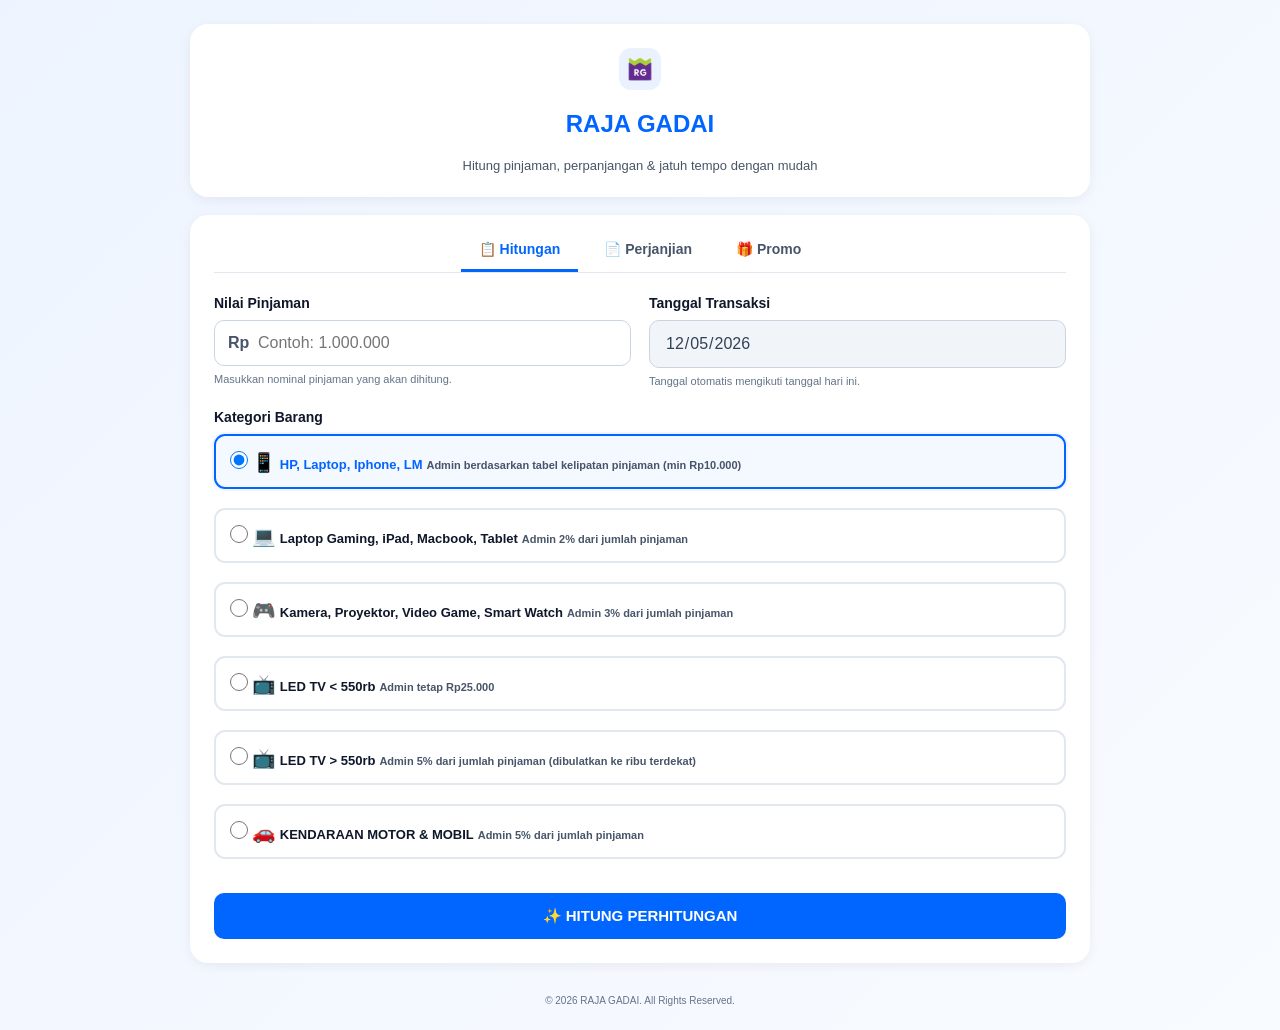
==== commit bff6800f: "mengubah text dan struktur perhitungan WhatsApp" ====
--- a/index.html
+++ b/index.html
@@ -66,7 +66,7 @@
               <label class="category-option">
                 <input type="radio" name="kategori" value="hp" checked />
                 <span class="icon">📱</span>
-                <span class="label-text">HP, Laptop, Iphone</span>
+                <span class="label-text">HP, Laptop, Iphone, LM</span>
                 <span class="desc">Admin berdasarkan tabel kelipatan pinjaman (min Rp10.000)</span>
               </label>
               <label class="category-option">
@@ -93,8 +93,8 @@
                 <span class="label-text">LED TV &gt; 550rb</span>
                 <span class="desc">Admin 5% dari jumlah pinjaman (dibulatkan ke ribu terdekat)</span>
               </label>
-              <label class="category-option"> 
-                <input type="radio" name="kategori" value="kendaraan" />  
+              <label class="category-option">
+                <input type="radio" name="kategori" value="kendaraan" />
                 <span class="icon">🚗</span>
                 <span class="label-text">KENDARAAN MOTOR & MOBIL</span>
                 <span class="desc">Admin 5% dari jumlah pinjaman</span>
@@ -135,7 +135,7 @@
       </div>
 
       <details class="cost-details">
-        <summary>🔎 Lihat Rincian Biaya Awal</summary>
+        <summary style="font-size: 20px; font-weight: 600; cursor: pointer; color: rgb(240, 65, 6);">🔎 Lihat Rincian Biaya Awal</summary>
         <div class="biaya-card compact">
           <div class="biaya-row"><span>Tarif Sewa 0–30 Hari (10%)</span><span id="biaya-tarif">Rp100.000</span></div>
           <div class="biaya-row"><span>Administrasi</span><span id="biaya-admin">Rp10.000</span></div>
@@ -151,11 +151,11 @@
       </div>
       <div class="scenario-cards" id="scenario-cards"></div>
       <div class="action-buttons">
-      <button type="button" class="btn-action btn-whatsapp" onclick="salinWhatsApp()">
-        <span>📱</span>
-        Kirim via WhatsApp
-      </button>
-    </div>
+        <button type="button" class="btn-action btn-whatsapp" onclick="salinWhatsApp()">
+          <span>📱</span>
+          Salin via WhatsApp
+        </button>
+      </div>
     </section>
     <!-- FOOTER -->
 
--- a/styles.css
+++ b/styles.css
@@ -444,18 +444,23 @@
 }
 
 
-// button styles
+/* =========================
+   TOAST / ALERT COPY WA
+========================= */
+
 .copy-toast {
     position: fixed !important;
-    
+
+    /* Tengah layar */
     top: 50% !important;
-    right: 50% !important;
-    
+    left: 50% !important;
+    right: auto !important;
+
+    transform: translate(-50%, -50%) !important;
+
     width: max-content;
     min-width: 320px;
     max-width: 90%;
-    
-    transform: translate(-50%, -50%) !important;
 
     display: flex;
     align-items: center;
@@ -477,6 +482,79 @@
 
     z-index: 999999;
 }
+
+
+/* Saat muncul */
+.copy-toast.show {
+    opacity: 1;
+    visibility: visible;
+
+    transform: translate(-50%, -50%) !important;
+}
+
+
+/* ICON */
+.toast-icon {
+    width: 42px;
+    height: 42px;
+    flex: 0 0 42px;
+
+    display: flex;
+    align-items: center;
+    justify-content: center;
+
+    border-radius: 50%;
+    background: #e8f7ee;
+    color: #16a34a;
+
+    font-size: 22px;
+    font-weight: 700;
+}
+
+
+/* CONTENT */
+.toast-content {
+    display: flex;
+    flex-direction: column;
+    gap: 4px;
+    text-align: left;
+}
+
+
+/* JUDUL */
+.toast-content strong {
+    margin: 0;
+    font-size: 15px;
+    line-height: 1.4;
+    color: #222;
+}
+
+
+/* DESKRIPSI */
+.toast-content span {
+    margin: 0;
+    font-size: 13px;
+    line-height: 1.4;
+    color: #777;
+}
+
+
+/* ERROR */
+.copy-toast.error .toast-icon {
+    background: #feecec;
+    color: #dc2626;
+}
+
+
+/* MOBILE */
+@media (max-width: 430px) {
+    .copy-toast {
+        min-width: 0;
+        width: calc(100% - 32px);
+        max-width: 400px;
+    }
+}
+
 
 /* Saat muncul */
 .copy-toast.show {
@@ -543,7 +621,7 @@
 .copy-toast.error .toast-icon {
     background: #feecec;
     color: #dc2626;
-}
+} */
 
 
 
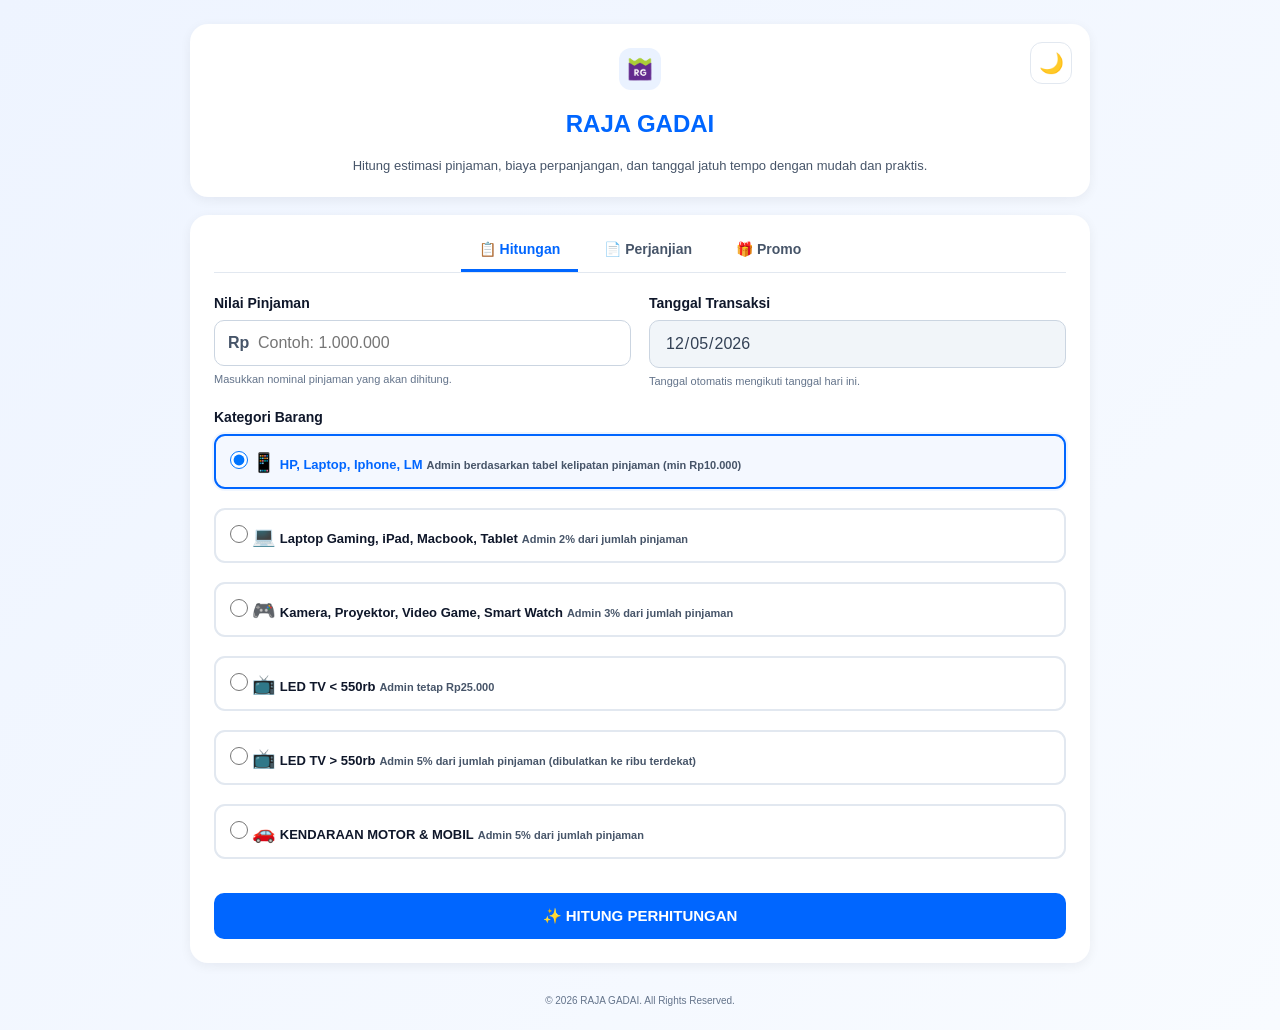
==== commit e2d8521f: "menambahkan themejs darkmode" ====
--- a/index.html
+++ b/index.html
@@ -13,13 +13,16 @@
   <main class="container">
     <section class="card header-card">
       <!-- <div class="brand-mark">RG</div> -->
+      <button type="button" class="theme-toggle" id="themeToggle" aria-label="Ganti tema">
+        <span id="themeIcon">🌙</span>
+      </button>
       <div class="brand-mark">
         <img src="logo.png" alt="Raja Gadai">
-      </div>
+      </div>  
       <h1>
         <span class="highlight">RAJA GADAI</span>
       </h1>
-      <p>Hitung pinjaman, perpanjangan & jatuh tempo dengan mudah</p>
+      <p>Hitung estimasi pinjaman, biaya perpanjangan, dan tanggal jatuh tempo dengan mudah dan praktis.</p>
     </section>
 
     <section class="card calculator-card">
@@ -135,7 +138,8 @@
       </div>
 
       <details class="cost-details">
-        <summary style="font-size: 20px; font-weight: 600; cursor: pointer; color: rgb(240, 65, 6);">🔎 Lihat Rincian Biaya Awal</summary>
+        <summary style="font-size: 20px; font-weight: 600; cursor: pointer; color: rgb(240, 65, 6);">🔎 Lihat Rincian
+          Biaya Awal</summary>
         <div class="biaya-card compact">
           <div class="biaya-row"><span>Tarif Sewa 0–30 Hari (10%)</span><span id="biaya-tarif">Rp100.000</span></div>
           <div class="biaya-row"><span>Administrasi</span><span id="biaya-admin">Rp10.000</span></div>
--- a/styles.css
+++ b/styles.css
@@ -1,777 +1,985 @@
 
-:root {
-  --primary: #0066ff;
-  --primary-dark: #0052cc;
-  --success: #10b981;
-  --warning: #f59e0b;
-  --danger: #ef4444;
-  --info: #3b82f6;
-  --purple: #8b5cf6;
-  --gray-50: #f8fafc;
-  --gray-100: #f1f5f9;
-  --gray-200: #e2e8f0;
-  --gray-300: #cbd5e1;
-  --gray-500: #64748b;
-  --gray-600: #475569;
-  --gray-700: #334155;
-  --gray-900: #0f172a;
-}
-
-* { box-sizing: border-box; }
-html, body { margin: 0; padding: 0; }
-body {
-  font-family: -apple-system, BlinkMacSystemFont, "Segoe UI", Roboto, "Helvetica Neue", Arial, sans-serif;
-  background: linear-gradient(135deg, #eef4ff 0%, #f8fbff 100%);
-  color: var(--gray-900);
-  min-height: 100vh;
-  padding: 24px;
-}
-button, input { font: inherit; }
-.container { max-width: 900px; margin: 0 auto; display: grid; gap: 18px; }
-.card {
-  background: #fff;
-  border-radius: 18px;
-  padding: 24px;
-  box-shadow: 0 3px 12px rgba(15, 23, 42, .06);
-}
-.header-card { text-align: center; padding: 24px; }
-/* .brand-mark {
-  width: 42px; height: 42px; margin: 0 auto 10px;
-  align-items: center;
-  justify-content: center;
-  display: ; place-items: center; border-radius: 12px;
-  background: #eaf2ff; color: var(--primary); font-weight: 800; font-size: 13px;
-} */
-
-/* =========================
-   PROMO PAGE
-========================= */
-
-.promo-page {
-  padding: 4px 0;
-}
-
-.promo-header {
-  display: flex;
-  align-items: center;
-  gap: 14px;
-  padding: 18px;
-  margin-bottom: 18px;
-  background: #f8fafc;
-  border: 1px solid var(--gray-200);
-  border-radius: 12px;
-}
-
-.promo-icon,
-.perjanjian-icon {
-  width: 46px;
-  height: 46px;
-  flex-shrink: 0;
-  display: flex;
-  align-items: center;
-  justify-content: center;
-  background: #eaf2ff;
-  border-radius: 12px;
-  font-size: 23px;
-}
-
-.promo-header h3,
-.perjanjian-header h3 {
-  margin: 0 0 4px;
-  font-size: 17px;
-}
-
-.promo-header p,
-.perjanjian-header p {
-  margin: 0;
-  color: var(--gray-600);
-  font-size: 12px;
-  line-height: 1.5;
-}
-
-.promo-grid {
-  display: grid;
-  grid-template-columns: 1fr 1fr;
-  gap: 14px;
-}
-
-.promo-card {
-  padding: 18px;
-  border-radius: 12px;
-  border: 1px solid var(--gray-200);
-  background: white;
-  transition: all 0.2s;
-}
-
-.promo-card:hover {
-  transform: translateY(-2px);
-  box-shadow: 0 4px 12px rgba(0, 0, 0, 0.08);
-}
-
-.promo-card-top {
-  display: flex;
-  align-items: center;
-  justify-content: space-between;
-  margin-bottom: 12px;
-}
-
-.promo-emoji {
-  font-size: 25px;
-}
-
-.promo-badge {
-  padding: 5px 9px;
-  border-radius: 20px;
-  background: var(--gray-100);
-  color: var(--gray-600);
-  font-size: 10px;
-  font-weight: 700;
-}
-
-.promo-card h4 {
-  margin: 0 0 8px;
-  font-size: 15px;
-}
-
-.promo-highlight {
-  margin-bottom: 10px;
-  color: var(--primary);
-  font-size: 20px;
-  font-weight: 700;
-}
-
-.promo-highlight strong {
-  font-size: 24px;
-}
-
-.promo-card p {
-  margin: 0;
-  color: var(--gray-600);
-  font-size: 12px;
-  line-height: 1.6;
-}
-
-.promo-fast {
-  border-left: 4px solid var(--success);
-}
-
-.promo-free {
-  border-left: 4px solid var(--info);
-}
-
-.promo-late {
-  border-left: 4px solid var(--warning);
-}
-
-.promo-member {
-  border-left: 4px solid #8b5cf6;
-}
-
-.promo-note,
-.perjanjian-note {
-  display: flex;
-  gap: 12px;
-  margin-top: 18px;
-  padding: 15px;
-  border-radius: 10px;
-  background: rgba(59, 130, 246, 0.06);
-  border: 1px solid rgba(59, 130, 246, 0.15);
-}
-
-.promo-note > span,
-.perjanjian-note > span {
-  font-size: 20px;
-}
-
-.promo-note strong,
-.perjanjian-note strong {
-  display: block;
-  margin-bottom: 3px;
-  font-size: 13px;
-}
-
-.promo-note p,
-.perjanjian-note p {
-  margin: 0;
-  color: var(--gray-600);
-  font-size: 11px;
-  line-height: 1.5;
-}
-
-
-/* =========================
-   PERJANJIAN
-========================= */
-
-.perjanjian-info {
-  padding: 4px 0;
-}
-
-.perjanjian-header {
-  display: flex;
-  align-items: center;
-  gap: 14px;
-  padding: 18px;
-  margin-bottom: 16px;
-  background: #f8fafc;
-  border: 1px solid var(--gray-200);
-  border-radius: 12px;
-}
-
-.perjanjian-document {
-  max-height: 650px;
-  overflow-y: auto;
-  padding: 24px;
-  background: white;
-  border: 1px solid var(--gray-200);
-  border-radius: 12px;
-}
-
-.perjanjian-document h2 {
-  margin: 0 0 20px;
-  text-align: center;
-  font-size: 18px;
-  font-weight: 800;
-}
-
-.perjanjian-document > p {
-  margin: 0 0 18px;
-  color: var(--gray-700);
-  font-size: 12px;
-  line-height: 1.65;
-  text-align: justify;
-}
-
-.perjanjian-document ol {
-  margin: 0;
-  padding-left: 25px;
-}
-
-.perjanjian-document li {
-  padding-left: 7px;
-  margin-bottom: 14px;
-  color: var(--gray-700);
-  font-size: 12px;
-  line-height: 1.65;
-  text-align: justify;
-}
-
-.perjanjian-document li strong {
-  color: var(--gray-900);
-}
-
-
-/* POINT 2, 4, 5, 10 */
-
-.perjanjian-document li.point-highlight {
-  margin-left: -8px;
-  padding: 14px;
-  border: 2px solid var(--primary);
-  border-radius: 12px;
-  background: rgba(0, 102, 255, 0.04);
-}
-
-.perjanjian-document li.point-highlight::marker {
-  color: var(--primary);
-  font-weight: 800;
-}
-
-.perjanjian-closing {
-  margin-top: 20px;
-  padding: 18px;
-  border-top: 1px solid var(--gray-200);
-  text-align: center;
-  color: var(--gray-700);
-  font-size: 12px;
-  line-height: 1.6;
-}
-
-
-/* MOBILE */
-
-@media (max-width: 600px) {
-
-  .promo-grid {
-    grid-template-columns: 1fr;
-  }
-
-  .promo-card {
-    padding: 16px;
-  }
-
-  .perjanjian-document {
-    max-height: 600px;
-    padding: 16px;
-  }
-
-  .perjanjian-document li,
-  .perjanjian-document > p {
-    font-size: 11px;
-    line-height: 1.6;
-  }
-
-}
-
-
-.brand-mark {
-  width: 42px;
-  height: 42px;
-  margin: 0 auto 10px;
-
-  display: flex;
-  align-items: center;
-  justify-content: center;
-
-  border-radius: 12px;
-  background: #eaf2ff;
-}
-
-.brand-mark img {
-  width: 100%;
-  height: 100%;
-  object-fit: contain;
-  border-radius: 10px;
-}
-
-/* =========================
-   ACTION BUTTONS
-========================= */
-
-.action-buttons {
-  display: grid;
-  grid-template-columns: 1fr 1fr;
-  gap: 12px;
-  margin-top: 20px;
-}
-
-.btn-action {
-  display: flex;
-  align-items: center;
-  justify-content: center;
-  gap: 8px;
-
-  width: 100%;
-  padding: 13px 16px;
-
-  border: none;
-  border-radius: 8px;
-
-  font-size: 14px;
-  font-weight: 700;
-
-  cursor: pointer;
-  transition: all 0.2s;
-}
-
-.btn-action:hover {
-  transform: translateY(-1px);
-}
-
-.btn-whatsapp {
-  background: #10b981;
-  color: white;
-}
-
-.btn-whatsapp:hover {
-  background: #059669;
-}
-
-.btn-print {
-  background: var(--primary);
-  color: white;
-}
-
-.btn-print:hover {
-  background: #0052cc;
-}
-
-
-/* =========================
-   PRINT
-========================= */
-
-@media print {
-
+  :root {
+    --primary: #0066ff;
+    --primary-dark: #0052cc;
+    --success: #10b981;
+    --warning: #f59e0b;
+    --danger: #ef4444;
+    --info: #3b82f6;
+    --purple: #8b5cf6;
+    --gray-50: #f8fafc;
+    --gray-100: #f1f5f9;
+    --gray-200: #e2e8f0;
+    --gray-300: #cbd5e1;
+    --gray-500: #64748b;
+    --gray-600: #475569;
+    --gray-700: #334155;
+    --gray-900: #0f172a;
+  }
+
+  * { box-sizing: border-box; }
+  html, body { margin: 0; padding: 0; }
   body {
-    background: white;
-    padding: 0;
-  }
-
-  .container {
-    max-width: 100%;
-  }
-
+    font-family: -apple-system, BlinkMacSystemFont, "Segoe UI", Roboto, "Helvetica Neue", Arial, sans-serif;
+    background: linear-gradient(135deg, #eef4ff 0%, #f8fbff 100%);
+    color: var(--gray-900);
+    min-height: 100vh;
+    padding: 24px;
+  }
+  button, input { font: inherit; }
+  .container { max-width: 900px; margin: 0 auto; display: grid; gap: 18px; }
   .card {
-    box-shadow: none;
-    border-radius: 0;
-  }
-
-  .header-card {
-    border-bottom: 1px solid #ddd;
-  }
-
-  .action-buttons,
-  .tab-navigation,
-  .tabs,
-  .footer-note {
-    display: none !important;
-  }
-
-  .result-section {
-    display: block !important;
-  }
-
-  .scenario-card {
-    break-inside: avoid;
-  }
-
-  .cost-details {
-    display: block;
-  }
-
-  .cost-details > summary {
-    display: none;
-  }
-}
-
-
-@media (max-width: 600px) {
-
-  .action-buttons {
-    grid-template-columns: 1fr;
-  }
-
-}
-
-
-/* =========================
-   TOAST / ALERT COPY WA
-========================= */
-
-.copy-toast {
-    position: fixed !important;
-
-    /* Tengah layar */
-    top: 50% !important;
-    left: 50% !important;
-    right: auto !important;
-
-    transform: translate(-50%, -50%) !important;
-
-    width: max-content;
-    min-width: 320px;
-    max-width: 90%;
-
+    background: #fff;
+    border-radius: 18px;
+    padding: 24px;
+    box-shadow: 0 3px 12px rgba(15, 23, 42, .06);
+  }
+  .header-card { text-align: center; padding: 24px; }
+  /* .brand-mark {
+    width: 42px; height: 42px; margin: 0 auto 10px;
+    align-items: center;
+    justify-content: center;
+    display: ; place-items: center; border-radius: 12px;
+    background: #eaf2ff; color: var(--primary); font-weight: 800; font-size: 13px;
+  } */
+
+  /* =========================
+    PROMO PAGE
+  ========================= */
+
+  .promo-page {
+    padding: 4px 0;
+  }
+
+  .promo-header {
     display: flex;
     align-items: center;
     gap: 14px;
-
-    padding: 18px 22px;
-
-    background: #ffffff;
-    border-radius: 16px;
-
-    box-shadow: 0 15px 40px rgba(0, 0, 0, 0.20);
-
-    opacity: 0;
-    visibility: hidden;
-
-    transition:
-        opacity 0.3s ease,
-        visibility 0.3s ease;
-
-    z-index: 999999;
-}
-
-
-/* Saat muncul */
-.copy-toast.show {
-    opacity: 1;
-    visibility: visible;
-
-    transform: translate(-50%, -50%) !important;
-}
-
-
-/* ICON */
-.toast-icon {
-    width: 42px;
-    height: 42px;
-    flex: 0 0 42px;
-
+    padding: 18px;
+    margin-bottom: 18px;
+    background: #f8fafc;
+    border: 1px solid var(--gray-200);
+    border-radius: 12px;
+  }
+
+  .promo-icon,
+  .perjanjian-icon {
+    width: 46px;
+    height: 46px;
+    flex-shrink: 0;
     display: flex;
     align-items: center;
     justify-content: center;
-
-    border-radius: 50%;
-    background: #e8f7ee;
-    color: #16a34a;
-
-    font-size: 22px;
+    background: #eaf2ff;
+    border-radius: 12px;
+    font-size: 23px;
+  }
+
+  .promo-header h3,
+  .perjanjian-header h3 {
+    margin: 0 0 4px;
+    font-size: 17px;
+  }
+
+  .promo-header p,
+  .perjanjian-header p {
+    margin: 0;
+    color: var(--gray-600);
+    font-size: 12px;
+    line-height: 1.5;
+  }
+
+  .promo-grid {
+    display: grid;
+    grid-template-columns: 1fr 1fr;
+    gap: 14px;
+  }
+
+  .promo-card {
+    padding: 18px;
+    border-radius: 12px;
+    border: 1px solid var(--gray-200);
+    background: white;
+    transition: all 0.2s;
+  }
+
+  .promo-card:hover {
+    transform: translateY(-2px);
+    box-shadow: 0 4px 12px rgba(0, 0, 0, 0.08);
+  }
+
+  .promo-card-top {
+    display: flex;
+    align-items: center;
+    justify-content: space-between;
+    margin-bottom: 12px;
+  }
+
+  .promo-emoji {
+    font-size: 25px;
+  }
+
+  .promo-badge {
+    padding: 5px 9px;
+    border-radius: 20px;
+    background: var(--gray-100);
+    color: var(--gray-600);
+    font-size: 10px;
     font-weight: 700;
-}
-
-
-/* CONTENT */
-.toast-content {
+  }
+
+  .promo-card h4 {
+    margin: 0 0 8px;
+    font-size: 15px;
+  }
+
+  .promo-highlight {
+    margin-bottom: 10px;
+    color: var(--primary);
+    font-size: 20px;
+    font-weight: 700;
+  }
+
+  .promo-highlight strong {
+    font-size: 24px;
+  }
+
+  .promo-card p {
+    margin: 0;
+    color: var(--gray-600);
+    font-size: 12px;
+    line-height: 1.6;
+  }
+
+  .promo-fast {
+    border-left: 4px solid var(--success);
+  }
+
+  .promo-free {
+    border-left: 4px solid var(--info);
+  }
+
+  .promo-late {
+    border-left: 4px solid var(--warning);
+  }
+
+  .promo-member {
+    border-left: 4px solid #8b5cf6;
+  }
+
+  .promo-note,
+  .perjanjian-note {
     display: flex;
-    flex-direction: column;
-    gap: 4px;
-    text-align: left;
-}
-
-
-/* JUDUL */
-.toast-content strong {
+    gap: 12px;
+    margin-top: 18px;
+    padding: 15px;
+    border-radius: 10px;
+    background: rgba(59, 130, 246, 0.06);
+    border: 1px solid rgba(59, 130, 246, 0.15);
+  }
+
+  .promo-note > span,
+  .perjanjian-note > span {
+    font-size: 20px;
+  }
+
+  .promo-note strong,
+  .perjanjian-note strong {
+    display: block;
+    margin-bottom: 3px;
+    font-size: 13px;
+  }
+
+  .promo-note p,
+  .perjanjian-note p {
     margin: 0;
-    font-size: 15px;
-    line-height: 1.4;
-    color: #222;
-}
-
-
-/* DESKRIPSI */
-.toast-content span {
-    margin: 0;
-    font-size: 13px;
-    line-height: 1.4;
-    color: #777;
-}
-
-
-/* ERROR */
-.copy-toast.error .toast-icon {
-    background: #feecec;
-    color: #dc2626;
-}
-
-
-/* MOBILE */
-@media (max-width: 430px) {
-    .copy-toast {
-        min-width: 0;
-        width: calc(100% - 32px);
-        max-width: 400px;
-    }
-}
-
-
-/* Saat muncul */
-.copy-toast.show {
-    opacity: 1;
-    visibility: visible;
-    transform: translate(-50%, -50%) !important;
-}
-
-
-/* ICON */
-.toast-icon {
+    color: var(--gray-600);
+    font-size: 11px;
+    line-height: 1.5;
+  }
+
+  /* =========================================
+    DARK MODE
+  ========================================= */
+
+  .theme-toggle {
+    position: absolute;
+    top: 18px;
+    right: 18px;
+
     width: 42px;
     height: 42px;
-
-    flex: 0 0 42px;
 
     display: flex;
     align-items: center;
     justify-content: center;
 
-    border-radius: 50%;
-
-    background: #e8f7ee;
-    color: #16a34a;
-
-    font-size: 22px;
+    border: 1px solid var(--gray-200);
+    border-radius: 12px;
+
+    background: #ffffff;
+    font-size: 20px;
+
+    cursor: pointer;
+    transition: all 0.25s ease;
+  }
+
+  .theme-toggle:hover {
+    transform: translateY(-2px);
+    box-shadow: 0 4px 12px rgba(0, 0, 0, 0.12);
+  }
+
+  .header-card {
+    position: relative;
+  }
+
+
+  /* =========================
+    DARK THEME
+  ========================= */
+
+  body.dark-mode {
+    --gray-50: #111827;
+    --gray-100: #1f2937;
+    --gray-200: #374151;
+    --gray-300: #4b5563;
+    --gray-500: #9ca3af;
+    --gray-600: #d1d5db;
+    --gray-700: #e5e7eb;
+    --gray-900: #f9fafb;
+
+    background: linear-gradient(
+      135deg,
+      #0b1120 0%,
+      #111827 100%
+    );
+
+    color: #f9fafb;
+  }
+
+
+  /* CARD */
+
+  body.dark-mode .card {
+    background: #172033;
+    box-shadow: 0 5px 20px rgba(0, 0, 0, 0.30);
+  }
+
+
+  /* HEADER */
+
+  body.dark-mode .theme-toggle {
+    background: #1f2937;
+    border-color: #374151;
+    color: #ffffff;
+  }
+
+
+  /* INPUT */
+
+  body.dark-mode .form-group input[type="text"],
+  body.dark-mode .form-group input[type="date"] {
+    background: #111827;
+    border-color: #374151;
+    color: #f9fafb;
+  }
+
+  body.dark-mode .form-group input:disabled {
+    background: #1f2937;
+    color: #d1d5db;
+  }
+
+
+  /* CATEGORY */
+
+  body.dark-mode .category-option {
+    background: #111827;
+    border-color: #374151;
+  }
+
+  body.dark-mode .category-option:has(input:checked) {
+    border-color: var(--primary);
+    background: rgba(0, 102, 255, 0.12);
+  }
+
+
+  /* HASIL PINJAMAN */
+
+  body.dark-mode .loan-summary {
+    background: #111827;
+    border-color: #374151;
+  }
+
+
+  /* RINCIAN BIAYA */
+
+  body.dark-mode .cost-details {
+    background: #111827;
+    border-color: #374151;
+  }
+
+  body.dark-mode .cost-details summary {
+    background: #1f2937;
+  }
+
+  body.dark-mode .biaya-card {
+    background: #111827;
+  }
+
+
+  /* SCENARIO CARD */
+
+  body.dark-mode .scenario-card.terima {
+    background: rgba(16, 185, 129, 0.12);
+  }
+
+  body.dark-mode .scenario-card.diskon {
+    background: rgba(59, 130, 246, 0.12);
+  }
+
+  body.dark-mode .scenario-card.perpanjang {
+    background: rgba(245, 158, 11, 0.12);
+  }
+
+  body.dark-mode .scenario-card.lewat {
+    background: rgba(239, 68, 68, 0.12);
+  }
+
+  body.dark-mode .scenario-card.pengganti {
+    background: rgba(139, 92, 246, 0.12);
+  }
+
+
+  /* PROMO */
+
+  body.dark-mode .promo-header,
+  body.dark-mode .promo-card {
+    background: #111827;
+    border-color: #374151;
+  }
+
+
+  /* PERJANJIAN */
+
+  body.dark-mode .perjanjian-header,
+  body.dark-mode .perjanjian-document {
+    background: #111827;
+    border-color: #374151;
+  }
+
+
+  /* INFO BOX */
+
+  body.dark-mode .info-box {
+    background: #111827;
+    border-color: #374151;
+  }
+
+
+  /* TOAST */
+
+  body.dark-mode .copy-toast {
+    background: #1f2937;
+  }
+
+  body.dark-mode .toast-content strong {
+    color: #f9fafb;
+  }
+
+  body.dark-mode .toast-content span {
+    color: #d1d5db;
+  }
+
+
+  /* TRANSISI */
+
+  body,
+  .card,
+  .category-option,
+  .loan-summary,
+  .cost-details,
+  .biaya-card,
+  input {
+    transition:
+      background-color 0.25s ease,
+      color 0.25s ease,
+      border-color 0.25s ease;
+  }
+
+
+  /* =========================
+    PERJANJIAN
+  ========================= */
+
+  .perjanjian-info {
+    padding: 4px 0;
+  }
+
+  .perjanjian-header {
+    display: flex;
+    align-items: center;
+    gap: 14px;
+    padding: 18px;
+    margin-bottom: 16px;
+    background: #f8fafc;
+    border: 1px solid var(--gray-200);
+    border-radius: 12px;
+  }
+
+  .perjanjian-document {
+    max-height: 650px;
+    overflow-y: auto;
+    padding: 24px;
+    background: white;
+    border: 1px solid var(--gray-200);
+    border-radius: 12px;
+  }
+
+  .perjanjian-document h2 {
+    margin: 0 0 20px;
+    text-align: center;
+    font-size: 18px;
+    font-weight: 800;
+  }
+
+  .perjanjian-document > p {
+    margin: 0 0 18px;
+    color: var(--gray-700);
+    font-size: 12px;
+    line-height: 1.65;
+    text-align: justify;
+  }
+
+  .perjanjian-document ol {
+    margin: 0;
+    padding-left: 25px;
+  }
+
+  .perjanjian-document li {
+    padding-left: 7px;
+    margin-bottom: 14px;
+    color: var(--gray-700);
+    font-size: 12px;
+    line-height: 1.65;
+    text-align: justify;
+  }
+
+  .perjanjian-document li strong {
+    color: var(--gray-900);
+  }
+
+
+  /* POINT 2, 4, 5, 10 */
+
+  .perjanjian-document li.point-highlight {
+    margin-left: -8px;
+    padding: 14px;
+    border: 2px solid var(--primary);
+    border-radius: 12px;
+    background: rgba(0, 102, 255, 0.04);
+  }
+
+  .perjanjian-document li.point-highlight::marker {
+    color: var(--primary);
+    font-weight: 800;
+  }
+
+  .perjanjian-closing {
+    margin-top: 20px;
+    padding: 18px;
+    border-top: 1px solid var(--gray-200);
+    text-align: center;
+    color: var(--gray-700);
+    font-size: 12px;
+    line-height: 1.6;
+  }
+
+
+  /* MOBILE */
+
+  @media (max-width: 600px) {
+
+    .promo-grid {
+      grid-template-columns: 1fr;
+    }
+
+    .promo-card {
+      padding: 16px;
+    }
+
+    .perjanjian-document {
+      max-height: 600px;
+      padding: 16px;
+    }
+
+    .perjanjian-document li,
+    .perjanjian-document > p {
+      font-size: 11px;
+      line-height: 1.6;
+    }
+
+  }
+
+
+  .brand-mark {
+    width: 42px;
+    height: 42px;
+    margin: 0 auto 10px;
+
+    display: flex;
+    align-items: center;
+    justify-content: center;
+
+    border-radius: 12px;
+    background: #eaf2ff;
+  }
+
+  .brand-mark img {
+    width: 100%;
+    height: 100%;
+    object-fit: contain;
+    border-radius: 10px;
+  }
+
+  /* =========================
+    ACTION BUTTONS
+  ========================= */
+
+  .action-buttons {
+    display: grid;
+    grid-template-columns: 1fr 1fr;
+    gap: 12px;
+    margin-top: 20px;
+  }
+
+  .btn-action {
+    display: flex;
+    align-items: center;
+    justify-content: center;
+    gap: 8px;
+
+    width: 100%;
+    padding: 13px 16px;
+
+    border: none;
+    border-radius: 8px;
+
+    font-size: 14px;
     font-weight: 700;
-}
-
-
-/* CONTENT */
-.toast-content {
-    display: flex;
-    flex-direction: column;
-    gap: 4px;
-
-    text-align: left;
-}
-
-
-/* JUDUL */
-.toast-content strong {
-    margin: 0;
-
-    font-size: 15px;
-    line-height: 1.4;
-
-    color: #222;
-}
-
-
-/* DESKRIPSI */
-.toast-content span {
-    margin: 0;
-
-    font-size: 13px;
-    line-height: 1.4;
-
-    color: #777;
-}
-
-
-/* ERROR */
-.copy-toast.error .toast-icon {
-    background: #feecec;
-    color: #dc2626;
-} */
-
-
-
-.header-card h1 { margin: 0; font-size: 27px; font-weight: 800; }
-.highlight { color: var(--primary); }
-.header-card p { margin: 7px 0 0; color: var(--gray-600); font-size: 13px; }
-
-.calculator-card { padding-top: 14px; }
-.tabs { display: flex; justify-content: center; border-bottom: 1px solid var(--gray-200); }
-.tab-navigation { display: flex; gap: 8px; }
-.tab-btn {
-  padding: 12px 18px; background: transparent; border: 0; border-bottom: 3px solid transparent;
-  cursor: pointer; color: var(--gray-600); font-size: 14px; font-weight: 700; transition: .2s;
-}
-.tab-btn:hover { color: var(--gray-900); }
-.tab-btn.active { color: var(--primary); border-bottom-color: var(--primary); }
-.tab-content { opacity: 1; transition: opacity .2s; padding-top: 22px; }
-.tab-content.hidden { display: none; opacity: 0; }
-
-.form-row { display: grid; grid-template-columns: 1fr 1fr; gap: 18px; }
-.form-group { margin-bottom: 22px; }
-.form-group label { display: block; font-weight: 750; margin-bottom: 9px; font-size: 14px; }
-.form-group input[type="text"], .form-group input[type="date"] {
-  width: 100%; padding: 13px 15px; border: 1px solid var(--gray-300); border-radius: 10px;
-  font-size: 16px; color: var(--gray-900); background: #fff; outline: none;
-}
-.form-group input:focus { border-color: var(--primary); box-shadow: 0 0 0 3px rgba(0,102,255,.10); }
-.form-group input:disabled { background: var(--gray-100); color: var(--gray-700); }
-.input-wrap { position: relative; }
-.input-wrap > span { position: absolute; left: 14px; top: 50%; transform: translateY(-50%); font-weight: 700; color: var(--gray-600); z-index: 1; }
-.input-wrap input { padding-left: 43px !important; }
-.form-group small { display: block; color: var(--gray-500); font-size: 11px; margin-top: 7px; }
-
-.category-grid { display: grid; grid-template-columns: 1fr; gap: 10px; }
-.category-option {
-  display: grid; grid-template-columns: 24px 30px 1fr; grid-template-rows: auto auto;
-  column-gap: 8px; padding: 13px 14px; border: 2px solid var(--gray-200); border-radius: 11px;
-  cursor: pointer; transition: .2s; background: #fff;
-}
-.category-option input { width: 18px; height: 18px; cursor: pointer; grid-row: 1 / 3; margin: 2px 0 0; }
-.category-option .icon { grid-column: 2; grid-row: 1 / 3; font-size: 19px; }
-.category-option .label-text { grid-column: 3; font-weight: 700; color: var(--gray-900); font-size: 13px; }
-.category-option .desc { grid-column: 3; font-size: 11px; color: var(--gray-600); line-height: 1.4; margin-top: 3px; }
-.category-option:has(input:checked) { border-color: var(--primary); background: rgba(0,102,255,.045); box-shadow: 0 0 0 2px rgba(0,102,255,.06); }
-.category-option:has(input:checked) .label-text { color: var(--primary); }
-
-.btn-submit {
-  width: 100%; padding: 14px; background: var(--primary); color: #fff; border: 0; border-radius: 10px;
-  font-weight: 800; font-size: 15px; cursor: pointer; transition: .2s; margin-top: 3px;
-}
-.btn-submit:hover { background: var(--primary-dark); transform: translateY(-1px); }
-
-.tabel-info { padding: 4px 0; }
-.tabel-info h3 { margin: 0; font-size: 17px; }
-.table-note { color: var(--gray-500); font-size: 12px; margin: 5px 0 12px; }
-.table-scroll { overflow-x: auto; }
-.admin-table { width: 100%; border-collapse: collapse; }
-.admin-table th, .admin-table td { padding: 11px 12px; text-align: left; border-bottom: 1px solid var(--gray-200); }
-.admin-table th { background: var(--gray-50); font-weight: 750; font-size: 13px; }
-.admin-table td { font-size: 13px; }
-
-.result-section { display: none; }
-.result-heading { margin-bottom: 16px; }
-.eyebrow { display: block; font-size: 10px; font-weight: 800; letter-spacing: .08em; color: var(--primary); margin-bottom: 4px; }
-.result-heading h2 { margin: 0; font-size: 21px; }
-.result-heading p { margin: 5px 0 0; font-size: 12px; color: var(--gray-500); }
-
-.loan-summary {
-  display: grid; grid-template-columns: 1fr 1.2fr; gap: 18px; padding: 18px; background: var(--gray-50);
-  border: 1px solid var(--gray-200); border-radius: 14px; margin-bottom: 14px;
-}
-.loan-main { display: flex; flex-direction: column; justify-content: center; }
-.summary-label { display: block; font-size: 10px; color: var(--gray-500); font-weight: 800; letter-spacing: .05em; margin-bottom: 4px; }
-.loan-main strong { font-size: 26px; color: var(--primary); }
-.loan-main > span:last-child { color: var(--gray-600); font-size: 12px; margin-top: 3px; }
-.date-summary { display: grid; grid-template-columns: 1fr 1fr; gap: 14px; }
-.date-summary > div { display: flex; flex-direction: column; justify-content: center; gap: 2px; }
-.date-summary strong { font-size: 12px; line-height: 1.4; }
-
-.main-result {
-  padding: 20px; border-radius: 14px; border: 1px solid rgba(16,185,129,.25); background: rgba(16,185,129,.07);
-  margin-bottom: 14px;
-}
-.main-result-label { display: flex; align-items: center; gap: 7px; font-size: 14px; font-weight: 800; color: var(--gray-700); }
-.main-result-amount { display: block; margin-top: 4px; font-size: 31px; line-height: 1.2; color: var(--success); }
-.main-result p { margin: 5px 0 0; font-size: 11px; color: var(--gray-600); }
-
-.cost-details { margin-bottom: 20px; border: 1px solid var(--gray-200); border-radius: 12px; overflow: hidden; background: #fff; }
-.cost-details summary { padding: 12px 15px; cursor: pointer; font-size: 12px; font-weight: 700; color: var(--gray-700); background: var(--gray-50); }
-.biaya-card { padding: 8px 15px 12px; background: #fff; }
-.biaya-row { display: flex; justify-content: space-between; gap: 12px; padding: 8px 0; font-size: 12px; color: var(--gray-700); }
-.biaya-total { display: flex; justify-content: space-between; gap: 12px; padding: 10px 0 2px; margin-top: 3px; border-top: 1px solid var(--gray-200); font-weight: 800; font-size: 13px; }
-
-.skenario-title-wrap { margin: 2px 0 12px; }
-.skenario-title-wrap h3 { margin: 0; font-size: 17px; }
-.skenario-title-wrap p { margin: 4px 0 0; color: var(--gray-500); font-size: 11px; }
-.scenario-cards { display: grid; gap: 11px; }
-.scenario-card {
-  position: relative; padding: 17px 18px; border-radius: 12px; display: flex; justify-content: space-between; align-items: center;
-  gap: 14px; border: 1px solid transparent; box-shadow: 0 1px 3px rgba(15,23,42,.035);
-}
-.scenario-card.terima { border-left: 5px solid var(--success); background: rgba(16,185,129,.07); }
-.scenario-card.diskon { border-left: 5px solid var(--info); background: rgba(59,130,246,.075); }
-.scenario-card.perpanjang { border-left: 5px solid var(--warning); background: rgba(245,158,11,.075); }
-.scenario-card.lewat { border-left: 5px solid var(--danger); background: rgba(239,68,68,.07); }
-.scenario-card.pengganti { border-left: 5px solid var(--purple); background: rgba(139,92,246,.07); }
-.scenario-left { min-width: 0; }
-.scenario-card h4 { margin: 0 0 4px; font-size: 14px; font-weight: 800; }
-.scenario-card p { margin: 0; font-size: 11px; color: var(--gray-600); line-height: 1.45; }
-.scenario-date { margin-top: 4px; font-size: 10px; font-weight: 700; color: var(--gray-500); }
-.scenario-right { text-align: right; flex-shrink: 0; }
-.scenario-right .nominal { font-size: 18px; font-weight: 850; white-space: nowrap; color: var(--gray-900); }
-.scenario-right .label { display: block; font-size: 9px; color: var(--gray-500); margin-bottom: 2px; }
-.recommended { position: absolute; top: -9px; right: 14px; padding: 3px 8px; border-radius: 20px; background: var(--primary); color: #fff; font-size: 9px; font-weight: 800; }
-
-.info-box { margin-top: 17px; padding: 14px 16px; border-radius: 11px; background: var(--gray-50); border: 1px solid var(--gray-200); }
-.info-box strong { font-size: 12px; }
-.info-box p { margin: 5px 0 0; font-size: 11px; line-height: 1.5; color: var(--gray-600); }
-.footer-note { text-align: center; margin-top: 14px; font-size: 10px; color: var(--gray-500); }
-
-.perjanjian-document li.point-highlight::marker {
-  font-weight: 800;
-  color: var(--primary);
-}
-
-.perjanjian-document li.point-highlight {
-  position: relative;
-  padding: 12px 12px 12px 14px;
-  margin-left: -8px;
-  border: 2px solid var(--primary);
-  border-radius: 12px;
-  background: rgba(0, 102, 255, 0.04);
-}
-
-@media (max-width: 700px) {
-  body { padding: 12px; }
-  .card { padding: 18px; border-radius: 15px; }
-  .header-card h1 { font-size: 22px; }
-  .form-row, .loan-summary { grid-template-columns: 1fr; }
-  .date-summary { grid-template-columns: 1fr 1fr; }
-  .loan-main strong { font-size: 24px; }
-  .main-result-amount { font-size: 28px; }
-}
-
-@media (max-width: 430px) {
-  .scenario-card { align-items: flex-start; }
-  .scenario-right .nominal { font-size: 15px; }
-  .scenario-card h4 { font-size: 13px; }
-  .scenario-card p { font-size: 10.5px; }
-  .date-summary { gap: 9px; }
-  .date-summary strong { font-size: 11px; }
-  .recommended { right: 9px; }
-}
+
+    cursor: pointer;
+    transition: all 0.2s;
+  }
+
+  .btn-action:hover {
+    transform: translateY(-1px);
+  }
+
+  .btn-whatsapp {
+    background: #10b981;
+    color: white;
+  }
+
+  .btn-whatsapp:hover {
+    background: #059669;
+  }
+
+  .btn-print {
+    background: var(--primary);
+    color: white;
+  }
+
+  .btn-print:hover {
+    background: #0052cc;
+  }
+
+
+  /* =========================
+    PRINT
+  ========================= */
+
+  @media print {
+
+    body {
+      background: white;
+      padding: 0;
+    }
+
+    .container {
+      max-width: 100%;
+    }
+
+    .card {
+      box-shadow: none;
+      border-radius: 0;
+    }
+
+    .header-card {
+      border-bottom: 1px solid #ddd;
+    }
+
+    .action-buttons,
+    .tab-navigation,
+    .tabs,
+    .footer-note {
+      display: none !important;
+    }
+
+    .result-section {
+      display: block !important;
+    }
+
+    .scenario-card {
+      break-inside: avoid;
+    }
+
+    .cost-details {
+      display: block;
+    }
+
+    .cost-details > summary {
+      display: none;
+    }
+  }
+
+
+  @media (max-width: 600px) {
+
+    .action-buttons {
+      grid-template-columns: 1fr;
+    }
+
+  }
+
+
+  /* =========================
+    TOAST / ALERT COPY WA
+  ========================= */
+
+  .copy-toast {
+      position: fixed !important;
+
+      /* Tengah layar */
+      top: 50% !important;
+      left: 50% !important;
+      right: auto !important;
+
+      transform: translate(-50%, -50%) !important;
+
+      width: max-content;
+      min-width: 320px;
+      max-width: 90%;
+
+      display: flex;
+      align-items: center;
+      gap: 14px;
+
+      padding: 18px 22px;
+
+      background: #ffffff;
+      border-radius: 16px;
+
+      box-shadow: 0 15px 40px rgba(0, 0, 0, 0.20);
+
+      opacity: 0;
+      visibility: hidden;
+
+      transition:
+          opacity 0.3s ease,
+          visibility 0.3s ease;
+
+      z-index: 999999;
+  }
+
+
+  /* Saat muncul */
+  .copy-toast.show {
+      opacity: 1;
+      visibility: visible;
+
+      transform: translate(-50%, -50%) !important;
+  }
+
+
+  /* ICON */
+  .toast-icon {
+      width: 42px;
+      height: 42px;
+      flex: 0 0 42px;
+
+      display: flex;
+      align-items: center;
+      justify-content: center;
+
+      border-radius: 50%;
+      background: #e8f7ee;
+      color: #16a34a;
+
+      font-size: 22px;
+      font-weight: 700;
+  }
+
+
+  /* CONTENT */
+  .toast-content {
+      display: flex;
+      flex-direction: column;
+      gap: 4px;
+      text-align: left;
+  }
+
+
+  /* JUDUL */
+  .toast-content strong {
+      margin: 0;
+      font-size: 15px;
+      line-height: 1.4;
+      color: #222;
+  }
+
+
+  /* DESKRIPSI */
+  .toast-content span {
+      margin: 0;
+      font-size: 13px;
+      line-height: 1.4;
+      color: #777;
+  }
+
+
+  /* ERROR */
+  .copy-toast.error .toast-icon {
+      background: #feecec;
+      color: #dc2626;
+  }
+
+
+  /* MOBILE */
+  @media (max-width: 430px) {
+      .copy-toast {
+          min-width: 0;
+          width: calc(100% - 32px);
+          max-width: 400px;
+      }
+  }
+
+
+  /* Saat muncul */
+  .copy-toast.show {
+      opacity: 1;
+      visibility: visible;
+      transform: translate(-50%, -50%) !important;
+  }
+
+
+  /* ICON */
+  .toast-icon {
+      width: 42px;
+      height: 42px;
+
+      flex: 0 0 42px;
+
+      display: flex;
+      align-items: center;
+      justify-content: center;
+
+      border-radius: 50%;
+
+      background: #e8f7ee;
+      color: #16a34a;
+
+      font-size: 22px;
+      font-weight: 700;
+  }
+
+
+  /* CONTENT */
+  .toast-content {
+      display: flex;
+      flex-direction: column;
+      gap: 4px;
+
+      text-align: left;
+  }
+
+
+  /* JUDUL */
+  .toast-content strong {
+      margin: 0;
+
+      font-size: 15px;
+      line-height: 1.4;
+
+      color: #222;
+  }
+
+
+  /* DESKRIPSI */
+  .toast-content span {
+      margin: 0;
+
+      font-size: 13px;
+      line-height: 1.4;
+
+      color: #777;
+  }
+
+
+  /* ERROR */
+  .copy-toast.error .toast-icon {
+      background: #feecec;
+      color: #dc2626;
+  } */
+
+
+
+  .header-card h1 { margin: 0; font-size: 27px; font-weight: 800; }
+  .highlight { color: var(--primary); }
+  .header-card p { margin: 7px 0 0; color: var(--gray-600); font-size: 13px; }
+
+  .calculator-card { padding-top: 14px; }
+  .tabs { display: flex; justify-content: center; border-bottom: 1px solid var(--gray-200); }
+  .tab-navigation { display: flex; gap: 8px; }
+  .tab-btn {
+    padding: 12px 18px; background: transparent; border: 0; border-bottom: 3px solid transparent;
+    cursor: pointer; color: var(--gray-600); font-size: 14px; font-weight: 700; transition: .2s;
+  }
+  .tab-btn:hover { color: var(--gray-900); }
+  .tab-btn.active { color: var(--primary); border-bottom-color: var(--primary); }
+  .tab-content { opacity: 1; transition: opacity .2s; padding-top: 22px; }
+  .tab-content.hidden { display: none; opacity: 0; }
+
+  .form-row { display: grid; grid-template-columns: 1fr 1fr; gap: 18px; }
+  .form-group { margin-bottom: 22px; }
+  .form-group label { display: block; font-weight: 750; margin-bottom: 9px; font-size: 14px; }
+  .form-group input[type="text"], .form-group input[type="date"] {
+    width: 100%; padding: 13px 15px; border: 1px solid var(--gray-300); border-radius: 10px;
+    font-size: 16px; color: var(--gray-900); background: #fff; outline: none;
+  }
+  .form-group input:focus { border-color: var(--primary); box-shadow: 0 0 0 3px rgba(0,102,255,.10); }
+  .form-group input:disabled { background: var(--gray-100); color: var(--gray-700); }
+  .input-wrap { position: relative; }
+  .input-wrap > span { position: absolute; left: 14px; top: 50%; transform: translateY(-50%); font-weight: 700; color: var(--gray-600); z-index: 1; }
+  .input-wrap input { padding-left: 43px !important; }
+  .form-group small { display: block; color: var(--gray-500); font-size: 11px; margin-top: 7px; }
+
+  .category-grid { display: grid; grid-template-columns: 1fr; gap: 10px; }
+  .category-option {
+    display: grid; grid-template-columns: 24px 30px 1fr; grid-template-rows: auto auto;
+    column-gap: 8px; padding: 13px 14px; border: 2px solid var(--gray-200); border-radius: 11px;
+    cursor: pointer; transition: .2s; background: #fff;
+  }
+  .category-option input { width: 18px; height: 18px; cursor: pointer; grid-row: 1 / 3; margin: 2px 0 0; }
+  .category-option .icon { grid-column: 2; grid-row: 1 / 3; font-size: 19px; }
+  .category-option .label-text { grid-column: 3; font-weight: 700; color: var(--gray-900); font-size: 13px; }
+  .category-option .desc { grid-column: 3; font-size: 11px; color: var(--gray-600); line-height: 1.4; margin-top: 3px; }
+  .category-option:has(input:checked) { border-color: var(--primary); background: rgba(0,102,255,.045); box-shadow: 0 0 0 2px rgba(0,102,255,.06); }
+  .category-option:has(input:checked) .label-text { color: var(--primary); }
+
+  .btn-submit {
+    width: 100%; padding: 14px; background: var(--primary); color: #fff; border: 0; border-radius: 10px;
+    font-weight: 800; font-size: 15px; cursor: pointer; transition: .2s; margin-top: 3px;
+  }
+  .btn-submit:hover { background: var(--primary-dark); transform: translateY(-1px); }
+
+  .tabel-info { padding: 4px 0; }
+  .tabel-info h3 { margin: 0; font-size: 17px; }
+  .table-note { color: var(--gray-500); font-size: 12px; margin: 5px 0 12px; }
+  .table-scroll { overflow-x: auto; }
+  .admin-table { width: 100%; border-collapse: collapse; }
+  .admin-table th, .admin-table td { padding: 11px 12px; text-align: left; border-bottom: 1px solid var(--gray-200); }
+  .admin-table th { background: var(--gray-50); font-weight: 750; font-size: 13px; }
+  .admin-table td { font-size: 13px; }
+
+  .result-section { display: none; }
+  .result-heading { margin-bottom: 16px; }
+  .eyebrow { display: block; font-size: 10px; font-weight: 800; letter-spacing: .08em; color: var(--primary); margin-bottom: 4px; }
+  .result-heading h2 { margin: 0; font-size: 21px; }
+  .result-heading p { margin: 5px 0 0; font-size: 12px; color: var(--gray-500); }
+
+  .loan-summary {
+    display: grid; grid-template-columns: 1fr 1.2fr; gap: 18px; padding: 18px; background: var(--gray-50);
+    border: 1px solid var(--gray-200); border-radius: 14px; margin-bottom: 14px;
+  }
+  .loan-main { display: flex; flex-direction: column; justify-content: center; }
+  .summary-label { display: block; font-size: 10px; color: var(--gray-500); font-weight: 800; letter-spacing: .05em; margin-bottom: 4px; }
+  .loan-main strong { font-size: 26px; color: var(--primary); }
+  .loan-main > span:last-child { color: var(--gray-600); font-size: 12px; margin-top: 3px; }
+  .date-summary { display: grid; grid-template-columns: 1fr 1fr; gap: 14px; }
+  .date-summary > div { display: flex; flex-direction: column; justify-content: center; gap: 2px; }
+  .date-summary strong { font-size: 12px; line-height: 1.4; }
+
+  .main-result {
+    padding: 20px; border-radius: 14px; border: 1px solid rgba(16,185,129,.25); background: rgba(16,185,129,.07);
+    margin-bottom: 14px;
+  }
+  .main-result-label { display: flex; align-items: center; gap: 7px; font-size: 14px; font-weight: 800; color: var(--gray-700); }
+  .main-result-amount { display: block; margin-top: 4px; font-size: 31px; line-height: 1.2; color: var(--success); }
+  .main-result p { margin: 5px 0 0; font-size: 11px; color: var(--gray-600); }
+
+  .cost-details { margin-bottom: 20px; border: 1px solid var(--gray-200); border-radius: 12px; overflow: hidden; background: #fff; }
+  .cost-details summary { padding: 12px 15px; cursor: pointer; font-size: 12px; font-weight: 700; color: var(--gray-700); background: var(--gray-50); }
+  .biaya-card { padding: 8px 15px 12px; background: #fff; }
+  .biaya-row { display: flex; justify-content: space-between; gap: 12px; padding: 8px 0; font-size: 12px; color: var(--gray-700); }
+  .biaya-total { display: flex; justify-content: space-between; gap: 12px; padding: 10px 0 2px; margin-top: 3px; border-top: 1px solid var(--gray-200); font-weight: 800; font-size: 13px; }
+
+  .skenario-title-wrap { margin: 2px 0 12px; }
+  .skenario-title-wrap h3 { margin: 0; font-size: 17px; }
+  .skenario-title-wrap p { margin: 4px 0 0; color: var(--gray-500); font-size: 11px; }
+  .scenario-cards { display: grid; gap: 11px; }
+  .scenario-card {
+    position: relative; padding: 17px 18px; border-radius: 12px; display: flex; justify-content: space-between; align-items: center;
+    gap: 14px; border: 1px solid transparent; box-shadow: 0 1px 3px rgba(15,23,42,.035);
+  }
+  .scenario-card.terima { border-left: 5px solid var(--success); background: rgba(16,185,129,.07); }
+  .scenario-card.diskon { border-left: 5px solid var(--info); background: rgba(59,130,246,.075); }
+  .scenario-card.perpanjang { border-left: 5px solid var(--warning); background: rgba(245,158,11,.075); }
+  .scenario-card.lewat { border-left: 5px solid var(--danger); background: rgba(239,68,68,.07); }
+  .scenario-card.pengganti { border-left: 5px solid var(--purple); background: rgba(139,92,246,.07); }
+  .scenario-left { min-width: 0; }
+  .scenario-card h4 { margin: 0 0 4px; font-size: 14px; font-weight: 800; }
+  .scenario-card p { margin: 0; font-size: 11px; color: var(--gray-600); line-height: 1.45; }
+  .scenario-date { margin-top: 4px; font-size: 10px; font-weight: 700; color: var(--gray-500); }
+  .scenario-right { text-align: right; flex-shrink: 0; }
+  .scenario-right .nominal { font-size: 18px; font-weight: 850; white-space: nowrap; color: var(--gray-900); }
+  .scenario-right .label { display: block; font-size: 9px; color: var(--gray-500); margin-bottom: 2px; }
+  .recommended { position: absolute; top: -9px; right: 14px; padding: 3px 8px; border-radius: 20px; background: var(--primary); color: #fff; font-size: 9px; font-weight: 800; }
+
+  .info-box { margin-top: 17px; padding: 14px 16px; border-radius: 11px; background: var(--gray-50); border: 1px solid var(--gray-200); }
+  .info-box strong { font-size: 12px; }
+  .info-box p { margin: 5px 0 0; font-size: 11px; line-height: 1.5; color: var(--gray-600); }
+  .footer-note { text-align: center; margin-top: 14px; font-size: 10px; color: var(--gray-500); }
+
+  .perjanjian-document li.point-highlight::marker {
+    font-weight: 800;
+    color: var(--primary);
+  }
+
+  .perjanjian-document li.point-highlight {
+    position: relative;
+    padding: 12px 12px 12px 14px;
+    margin-left: -8px;
+    border: 2px solid var(--primary);
+    border-radius: 12px;
+    background: rgba(0, 102, 255, 0.04);
+  }
+
+  @media (max-width: 700px) {
+    body { padding: 12px; }
+    .card { padding: 18px; border-radius: 15px; }
+    .header-card h1 { font-size: 22px; }
+    .form-row, .loan-summary { grid-template-columns: 1fr; }
+    .date-summary { grid-template-columns: 1fr 1fr; }
+    .loan-main strong { font-size: 24px; }
+    .main-result-amount { font-size: 28px; }
+  }
+
+  @media (max-width: 430px) {
+    .scenario-card { align-items: flex-start; }
+    .scenario-right .nominal { font-size: 15px; }
+    .scenario-card h4 { font-size: 13px; }
+    .scenario-card p { font-size: 10.5px; }
+    .date-summary { gap: 9px; }
+    .date-summary strong { font-size: 11px; }
+    .recommended { right: 9px; }
+  }
